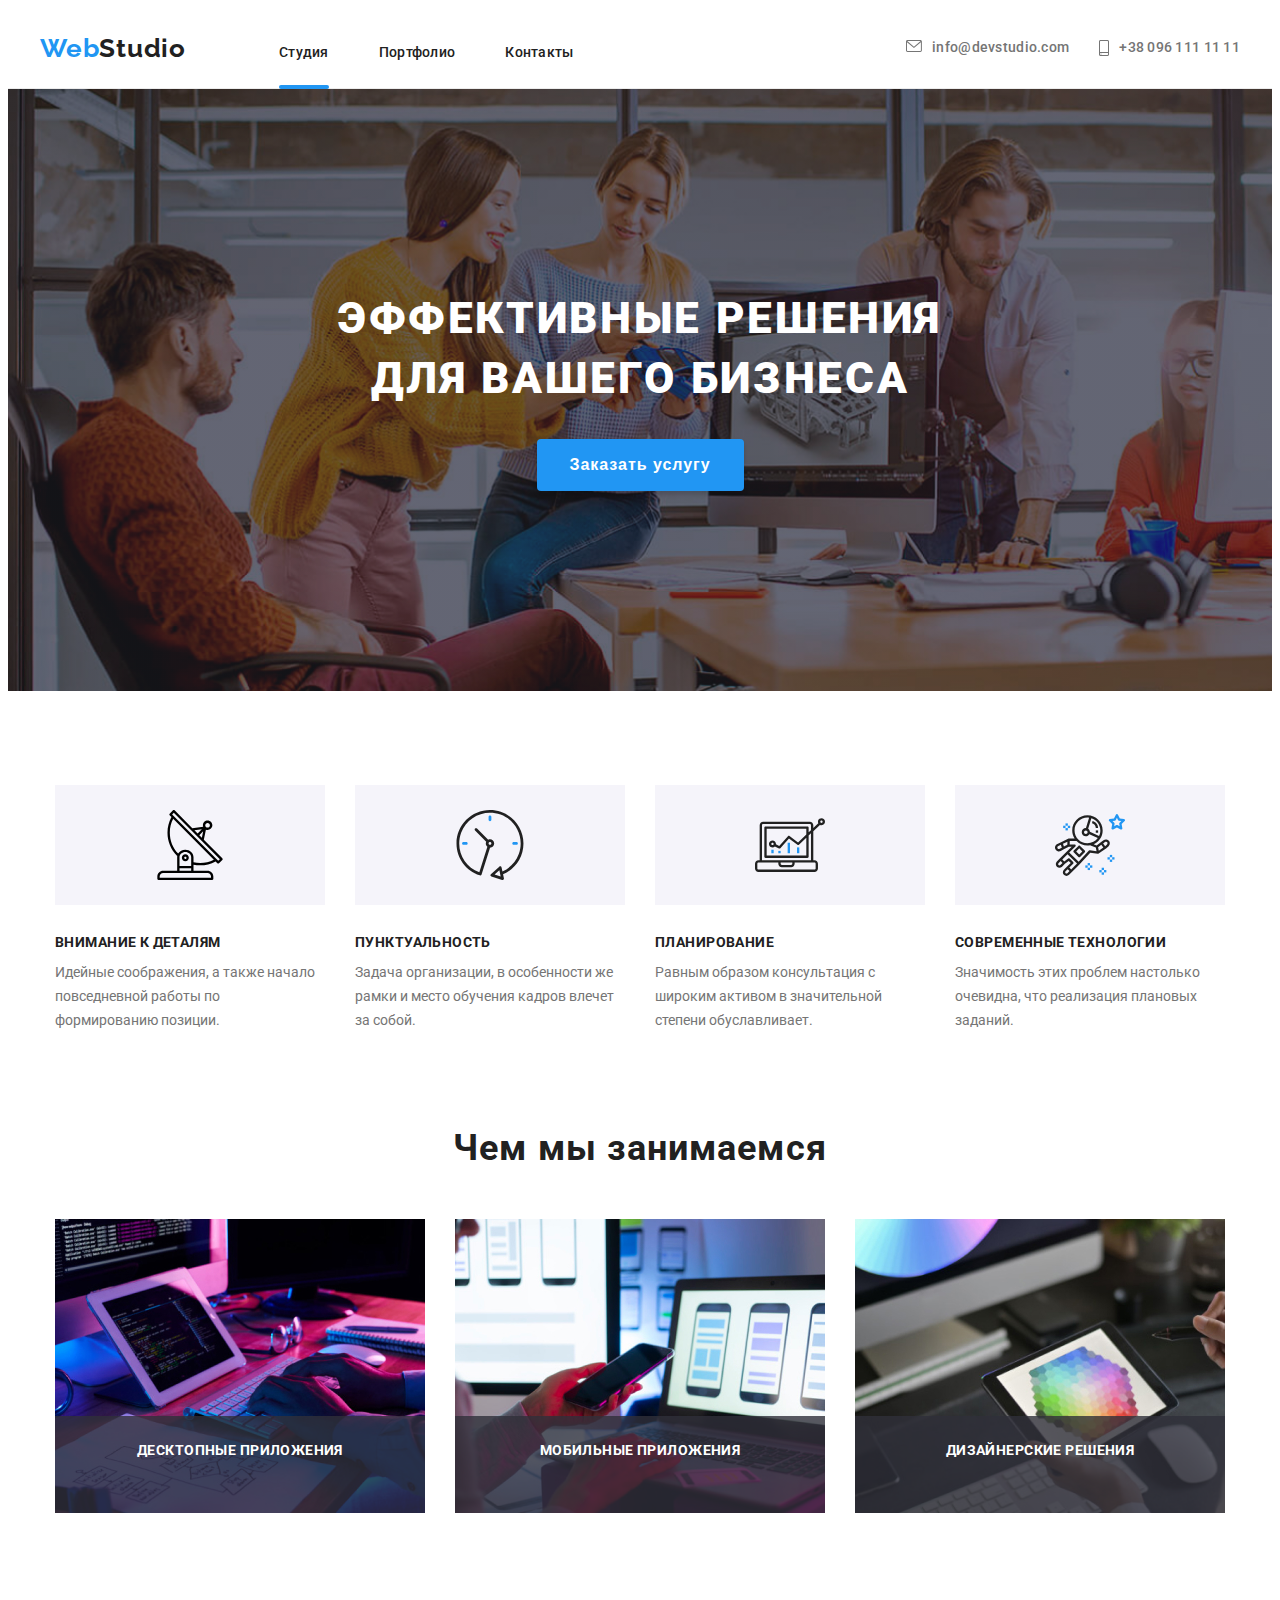
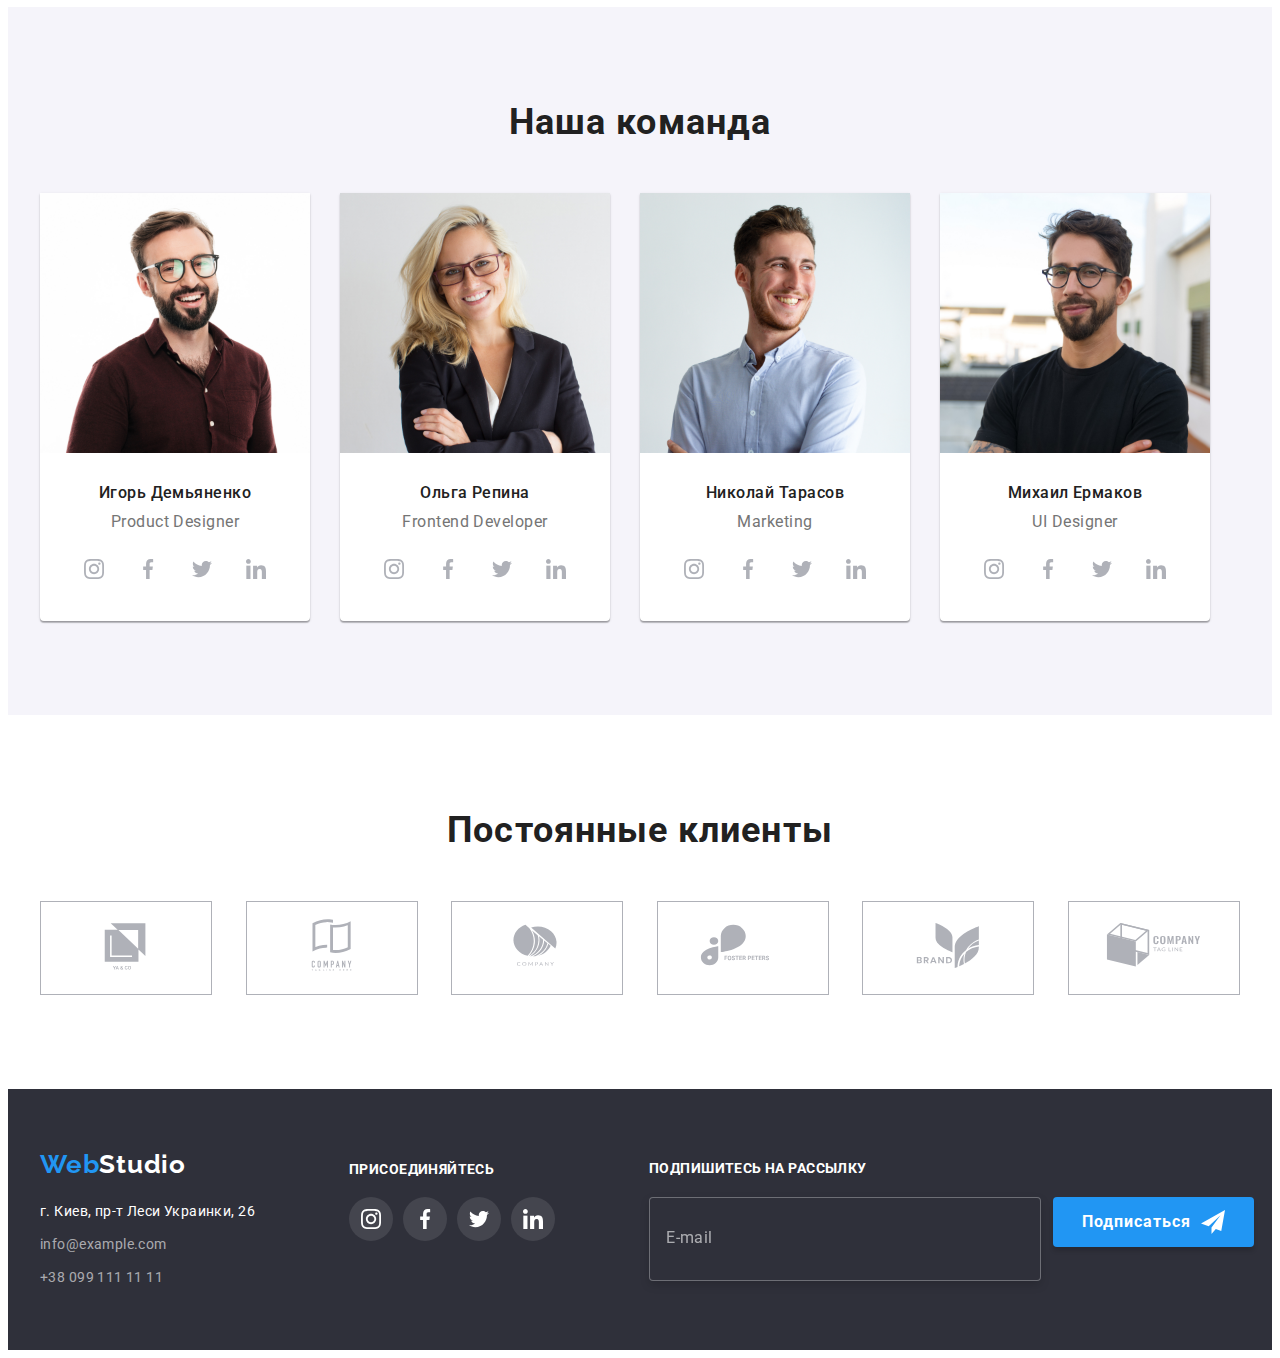
==== index.html @ 7b1d0640 "layout sass" ====
<!DOCTYPE html>
<html lang="ru">

<head>
    <meta charset="UTF-8">
    <meta http-equiv="X-UA-Compatible" content="IE=edge">
    <meta name="viewport" content="width=device-width, initial-scale=1.0">
    <link rel="preconnect" href="https://fonts.googleapis.com">
    <link rel="preconnect" href="https://fonts.gstatic.com" crossorigin>
    <link
        href="https://fonts.googleapis.com/css2?family=Raleway:wght@700&family=Roboto:wght@400;500;700;900&display=swap"
        rel="stylesheet">
    <link rel="stylesheet" href="https://cdnjs.cloudflare.com/ajax/libs/modern-normalize/1.1.0/modern-normalize.min.css"
        integrity="sha512-wpPYUAdjBVSE4KJnH1VR1HeZfpl1ub8YT/NKx4PuQ5NmX2tKuGu6U/JRp5y+Y8XG2tV+wKQpNHVUX03MfMFn9Q=="
        crossorigin="anonymous" referrerpolicy="no-referrer">
    <link rel="stylesheet" href="./css/main.min.css">
    <title>Главная</title>
</head>

<body>
    <!-- ========= HEADER ========= -->
    <header class="header">
        <div class="conteiner">
            <nav class="nav">
                <a class="logo link" href="index.html" lang="en">Web<span
                        class="logo-part-right-header">Studio</span></a>
                <ul class="nav-list list">
                    <li class="nav-item">
                        <a class="nav-item-link link visited" href="index.html">Студия</a>
                    </li>
                    <li class="nav-item">
                        <a class="nav-item-link link" href="portfolio.html">Портфолио</a>
                    </li>
                    <li class="nav-item">
                        <a class="nav-item-link link" href="">Контакты</a>
                    </li>
                </ul>
            </nav>
            <ul class="header-contacts list">
                <li class="header-contacts-item">
                    <a class="header-contacts-link link" href="mailto:info@devstudio.com">
                        <svg class="header-contacts-icon" width="16px" height="12px">
                            <use href="./images/icons.svg#icon-envelope"></use>
                        </svg>
                        info@devstudio.com
                    </a>
                </li>
                <li class="header-contacts-item">
                    <a class="header-contacts-link link" href="tel:+380961111111">
                        <svg class="header-contacts-icon" width="10px" height="16px">
                            <use href="./images/icons.svg#icon-smartphone"></use>
                        </svg>
                        +38 096 111 11 11
                    </a>
                </li>
            </ul>
        </div>
    </header>
    <!-- ======= END HEADER ======= -->

    <main>
        <!-- ======== HERO ======== -->
        <section class="hero">
            <div class="conteiner">
                <h1 class="hero-title">Эффективные решения для вашего бизнеса</h1>
                <button class="modal-btn" type="button" data-modal-open>Заказать услугу</button>
            </div>
        </section>
        <!-- ====== END HERO ====== -->

        <!-- ======== BENEFITS ======== -->
        <section class="benefits">
            <div class="conteiner">
                <h2 class="visually-hidden">Наши Преимущества</h2>
                <ul class="benefits-list list">
                    <li class="benefits-list-item">
                        <div class="benefits-list-conteiner">
                            <svg class="benefits-list-icon" width="70px" height="70px">
                                <use href="./images/icons.svg#icon-antenna"></use>
                            </svg>
                        </div>
                        <h3 class="benefits-list-title">Внимание к деталям</h3>
                        <p class="benefits-list-text">Идейные соображения, а также начало повседневной работы по
                            формированию позиции.</p>
                    </li>
                    <li class="benefits-list-item">
                        <div class="benefits-list-conteiner">
                            <svg class="benefits-list-icon" width="70px" height="70px">
                                <use href="./images/icons.svg#icon-clock"></use>
                            </svg>
                        </div>
                        <h3 class="benefits-list-title">Пунктуальность</h3>
                        <p class="benefits-list-text">
                            Задача организации, в особенности же рамки и место обучения кадров влечет за собой.
                        </p>
                    </li>
                    <li class="benefits-list-item">
                        <div class="benefits-list-conteiner">
                            <svg class="benefits-list-icon" width="70px" height="70px">
                                <use href="./images/icons.svg#icon-diagram"></use>
                            </svg>
                        </div>
                        <h3 class="benefits-list-title">Планирование</h3>
                        <p class="benefits-list-text">Равным образом консультация с широким активом в значительной
                            степени
                            обуславливает.</p>
                    </li>
                    <li class="benefits-list-item">
                        <div class="benefits-list-conteiner">
                            <svg class="benefits-list-icon" width="70px" height="70px">
                                <use href="./images/icons.svg#icon-astronaut"></use>
                            </svg>
                        </div>
                        <h3 class="benefits-list-title">Современные технологии</h3>
                        <p class="benefits-list-text">Значимость этих проблем настолько очевидна, что реализация
                            плановых
                            заданий.</p>
                    </li>
                </ul>
            </div>
        </section>
        <!-- ====== END BENEFITS ====== -->

        <!-- ======= DEVELOPMENT ======= -->
        <section class="development">
            <h2 class="development-title">Чем мы занимаемся</h2>
            <div class="conteiner">
                <ul class="development-list list">
                    <li class="development-list-item">
                        <img class="development-list-img" src="./images/box1.jpg" alt="Человек пишет код программы"
                            width="370" height="294">
                        <p class="development-list-text">Десктопные приложения</p>
                    </li>
                    <li class="development-list-item">
                        <img class="development-list-img" src="./images/box2.jpg"
                            alt="Человек занимается оформлением сайта" width="370" height="294">
                        <p class="development-list-text">Мобильные приложения</p>
                    </li>
                    <li class="development-list-item">
                        <img class="development-list-img" src="./images/box3.jpg" alt="Человек создает дизайн сайта"
                            width="370" height="294">
                        <p class="development-list-text">Дизайнерские решения</p>
                    </li>
                </ul>
            </div>

        </section>
        <!-- ===== END DEVELOPMENT ===== -->

        <!-- ========= TEAM ========= -->
        <section class="team">
            <div class="conteiner">
                <h2 class="team-title">Наша команда</h2>
                <ul class="team-list list">
                    <li class="team-list-item">
                        <img class="team-list-img" src="./images/team1.jpg" alt="Игорь Демьяненко - разработчик проекта"
                            width="270" height="260">
                        <div class="team-list-conteiner">
                            <h3 class="team-list-title">Игорь Демьяненко</h3>
                            <p class="team-list-text" lang="en">Product Designer</p>
                            <div class="social-link">
                                <ul class="social-link-list list">
                                    <li class="social-link-item">
                                        <a class="social-link-link link" href="">
                                            <svg class="social-link-icon" width="20px" height="20px">
                                                <use href="./images/icons.svg#icon-instagram"></use>
                                            </svg>
                                        </a>
                                    </li>
                                    <li class="social-link-item">
                                        <a class="social-link-link link" href="">
                                            <svg class="social-link-icon" width="20px" height="20px">
                                                <use href="./images/icons.svg#icon-facebook"></use>
                                            </svg>
                                        </a>
                                    </li>
                                    <li class="social-link-item">
                                        <a class="social-link-link link" href="">
                                            <svg class="social-link-icon" width="20px" height="20px">
                                                <use href="./images/icons.svg#icon-twitter"></use>
                                            </svg>
                                        </a>
                                    </li>
                                    <li class="social-link-item">
                                        <a class="social-link-link link" href="">
                                            <svg class="social-link-icon" width="20px" height="20px">
                                                <use href="./images/icons.svg#icon-linkedin"></use>
                                            </svg>
                                        </a>
                                    </li>
                                </ul>
                            </div>
                        </div>
                    </li>
                    <li class="team-list-item">
                        <img class="team-list-img" src="./images/team2.jpg" alt="Ольга Репина - фронтенд разработчик"
                            width="270" height="260">
                        <div class="team-list-conteiner">
                            <h3 class="team-list-title">Ольга Репина</h3>
                            <p class="team-list-text" lang="en">Frontend Developer</p>
                            <div class="social-link">
                                <ul class="social-link-list list">
                                    <li class="social-link-item">
                                        <a class="social-link-link link" href="">
                                            <svg class="social-link-icon" width="20px" height="20px">
                                                <use href="./images/icons.svg#icon-instagram"></use>
                                            </svg>
                                        </a>
                                    </li>
                                    <li class="social-link-item">
                                        <a class="social-link-link link" href="">
                                            <svg class="social-link-icon" width="20px" height="20px">
                                                <use href="./images/icons.svg#icon-facebook"></use>
                                            </svg>
                                        </a>
                                    </li>
                                    <li class="social-link-item">
                                        <a class="social-link-link link" href="">
                                            <svg class="social-link-icon" width="20px" height="20px">
                                                <use href="./images/icons.svg#icon-twitter"></use>
                                            </svg>
                                        </a>
                                    </li>
                                    <li class="social-link-item">
                                        <a class="social-link-link link" href="">
                                            <svg class="social-link-icon" width="20px" height="20px">
                                                <use href="./images/icons.svg#icon-linkedin"></use>
                                            </svg>
                                        </a>
                                    </li>
                                </ul>
                            </div>
                        </div>
                    </li>
                    <li class="team-list-item">
                        <img class="team-list-img" src="./images/team3.jpg" alt="Николай Тарасов - маркетинг"
                            width="270" height="260">
                        <div class="team-list-conteiner">
                            <h3 class="team-list-title">Николай Тарасов</h3>
                            <p class="team-list-text" lang="en">Marketing</p>
                            <div class="social-link">
                                <ul class="social-link-list list">
                                    <li class="social-link-item">
                                        <a class="social-link-link link" href="">
                                            <svg class="social-link-icon" width="20px" height="20px">
                                                <use href="./images/icons.svg#icon-instagram"></use>
                                            </svg>
                                        </a>
                                    </li>
                                    <li class="social-link-item">
                                        <a class="social-link-link link" href="">
                                            <svg class="social-link-icon" width="20px" height="20px">
                                                <use href="./images/icons.svg#icon-facebook"></use>
                                            </svg>
                                        </a>
                                    </li>
                                    <li class="social-link-item">
                                        <a class="social-link-link link" href="">
                                            <svg class="social-link-icon" width="20px" height="20px">
                                                <use href="./images/icons.svg#icon-twitter"></use>
                                            </svg>
                                        </a>
                                    </li>
                                    <li class="social-link-item">
                                        <a class="social-link-link link" href="">
                                            <svg class="social-link-icon" width="20px" height="20px">
                                                <use href="./images/icons.svg#icon-linkedin"></use>
                                            </svg>
                                        </a>
                                    </li>
                                </ul>
                            </div>
                        </div>
                    </li>
                    <li class="team-list-item">
                        <img class="team-list-img" src="./images/team4.jpg"
                            alt="Михаил Ермаков - разработчик интерфейса" width="270" height="260">
                        <div class="team-list-conteiner">
                            <h3 class="team-list-title">Михаил Ермаков</h3>
                            <p class="team-list-text" lang="en">UI Designer</p>
                            <div class="social-link">
                                <ul class="social-link-list list">
                                    <li class="social-link-item">
                                        <a class="social-link-link link" href="">
                                            <svg class="social-link-icon" width="20px" height="20px">
                                                <use href="./images/icons.svg#icon-instagram"></use>
                                            </svg>
                                        </a>
                                    </li>
                                    <li class="social-link-item">
                                        <a class="social-link-link link" href="">
                                            <svg class="social-link-icon" width="20px" height="20px">
                                                <use href="./images/icons.svg#icon-facebook"></use>
                                            </svg>
                                        </a>
                                    </li>
                                    <li class="social-link-item">
                                        <a class="social-link-link link" href="">
                                            <svg class="social-link-icon" width="20px" height="20px">
                                                <use href="./images/icons.svg#icon-twitter"></use>
                                            </svg>
                                        </a>
                                    </li>
                                    <li class="social-link-item">
                                        <a class="social-link-link link" href="">
                                            <svg class="social-link-icon" width="20px" height="20px">
                                                <use href="./images/icons.svg#icon-linkedin"></use>
                                            </svg>
                                        </a>
                                    </li>
                                </ul>
                            </div>
                        </div>
                    </li>
                </ul>
            </div>
        </section>
        <!-- ======= END TEAM ======= -->

        <!-- ======== CLIENTS ======== -->
        <section class="clients">
            <div class="conteiner">
                <h2 class="clients-title">Постоянные клиенты</h2>
                <ul class="clients-list list">
                    <li class="clients-list-item">
                        <div class="clients-list-conteiner">
                            <a class="clients-list-link link" href="">
                                <svg class="clients-link-icon" width="106px" height="60px">
                                    <use href="./images/icons.svg#icon-client-1"></use>
                                </svg>

                            </a>
                        </div>
                    </li>
                    <li class="clients-list-item">
                        <div class="clients-list-conteiner">
                            <a class="clients-list-link link" href="">
                                <svg class="clients-link-icon" width="106px" height="60px">
                                    <use href="./images/icons.svg#icon-client-2"></use>
                                </svg>

                            </a>
                        </div>
                    </li>
                    <li class="clients-list-item">
                        <div class="clients-list-conteiner">
                            <a class="clients-list-link link" href="">
                                <svg class="clients-link-icon" width="106px" height="60px">
                                    <use href="./images/icons.svg#icon-client-3"></use>
                                </svg>

                            </a>
                        </div>
                    </li>
                    <li class="clients-list-item">
                        <div class="clients-list-conteiner">
                            <a class="clients-list-link link" href="">
                                <svg class="clients-link-icon" width="106px" height="60px">
                                    <use href="./images/icons.svg#icon-client-4"></use>
                                </svg>

                            </a>
                        </div>
                    </li>
                    <li class="clients-list-item">
                        <div class="clients-list-conteiner">
                            <a class="clients-list-link link" href="">
                                <svg class="clients-link-icon" width="106px" height="60px">
                                    <use href="./images/icons.svg#icon-client-5"></use>
                                </svg>

                            </a>
                        </div>
                    </li>
                    <li class="clients-list-item">
                        <div class="clients-list-conteiner">
                            <a class="clients-list-link link" href="">
                                <svg class="clients-link-icon" width="106px" height="60px">
                                    <use href="./images/icons.svg#icon-client-6"></use>
                                </svg>

                            </a>
                        </div>
                    </li>
                </ul>
            </div>
        </section>
        <!-- ====== END CLIENTS ====== -->
    </main>

    <!-- ======== FOOTER ======== -->
    <footer class="footer">
        <div class="conteiner">
            <div class="footer-conteiner">
                <div class="footer-adress-conteiner">
                    <a class="logo link footer-logo-div" href="index.html" lang="en">Web<span
                            class="logo-part-right-footer">Studio</span></a>
                    <address class="address">
                        <a class="adress-link link" href="https://goo.gl/maps/y6NcmPz2KW6kS1Qi8" target="_blank"
                            rel="noopener noreferer">г. Киев,
                            пр-т
                            Леси Украинки, 26</a>
                        <ul class="adress-list list">
                            <li class="adress-list-item">
                                <a class="adress-list-link link" href="mailto:info@example.com">info@example.com</a>
                            </li>
                            <li class="adress-list-item">
                                <a class="adress-list-link link" href="tel:+380991111111">+38 099 111 11 11</a>
                            </li>
                        </ul>
                    </address>
                </div>
                <div class="footer-social-conteiner">
                    <p class="footer-social-text">присоединяйтесь</p>
                    <div class="social-link">
                        <ul class="footer-social-list list">
                            <li class="footer-social-item">
                                <a class="footer-social-link link" href="">
                                    <svg class="footer-social-link-icon" width="20px" height="20px">
                                        <use href="./images/icons.svg#icon-instagram"></use>
                                    </svg>
                                </a>
                            </li>
                            <li class="footer-social-item">
                                <a class="footer-social-link link" href="">
                                    <svg class="footer-social-link-icon" width="20px" height="20px">
                                        <use href="./images/icons.svg#icon-facebook"></use>
                                    </svg>
                                </a>
                            </li>
                            <li class="footer-social-item">
                                <a class="footer-social-link link" href="">
                                    <svg class="footer-social-link-icon" width="20px" height="20px">
                                        <use href="./images/icons.svg#icon-twitter"></use>
                                    </svg>
                                </a>
                            </li>
                            <li class="footer-social-item">
                                <a class="footer-social-link link" href="">
                                    <svg class="footer-social-link-icon" width="20px" height="20px">
                                        <use href="./images/icons.svg#icon-linkedin"></use>
                                    </svg>
                                </a>
                            </li>
                        </ul>
                    </div>
                </div>
                <div class="footer-input-conteiner">
                    <p class="footer-form-message">Подпишитесь на рассылку</p>
                    <form class="footer-form">
                        <input type="email" name="footer-user-email" class="footer-form-input" placeholder="E-mail"
                            required>
                        <button type="submit" class="footer-form-button">Подписаться
                            <svg class="footer-form-icon" width="24px" height="24px">
                                <use href="./images/icons.svg#icon-icon-send"></use>
                            </svg>
                        </button>
                    </form>
                </div>
            </div>
        </div>
    </footer>
    <!-- ====== END FOOTER ====== -->

    <!-- ======== MODAL ======== -->
    <div class="backdrop is-hidden" data-modal>
        <div class="modal">
            <button type="button" class="modal-close-btn" data-modal-close>
                <svg class="modal-btn-icon" width="18px" height="18px">
                    <use href="./images/icons.svg#icon-close-black-18dp-2-1"></use>
                </svg>
            </button>
            <b class="modal-text">Оставьте свои данные, мы вам перезвоним</b>
            <form class="modal-form">
                <label class="modal-form-label">Имя
                    <span class="modal-form-label-wrapper">
                        <input type="text" name="user-name" class="modal-form-input" required minlength="2">
                        <svg class="modal-form-icon" width="18px" height="18px">
                            <use href="./images/icons.svg#icon-person-black-18dp-1"></use>
                        </svg>
                    </span>
                </label>
                <label class="modal-form-label">Телефон
                    <span class="modal-form-label-wrapper">
                        <input type="tel" name="user-phone" class="modal-form-input" title="096-111-11-11" required>
                        <svg class="modal-form-icon" width="18px" height="18px">
                            <use href="./images/icons.svg#icon-phone-black-18dp-1"></use>
                        </svg>
                    </span>
                </label>
                <label class="modal-form-label">Почта
                    <span class="modal-form-label-wrapper">
                        <input type="email" name="user-email" class="modal-form-input">
                        <svg class="modal-form-icon" width="18px" height="18px">
                            <use href="./images/icons.svg#icon-email-black-18dp-1"></use>
                        </svg>
                    </span>
                </label>
                <label class="modal-form-label">Комментарий
                    <textarea name="user-message" class="modal-form-message" placeholder="Введите текст"></textarea>
                </label>
                <input type="checkbox" id="user-license" class="modal-form-license-box visually-hidden"
                    name="licensebox">
                <label class="modal-form-license-text" for="user-license">Соглашаюсь с рассылкой и принимаю&nbsp; <a
                        href="" class="modal-form-license-link">Условия
                        договора</a> </label>
                <button type="submit" class="modal-form-button">Отправить</button>
            </form>
        </div>
    </div>
    <!-- ====== END MODAL ====== -->

    <script src="./js/modal.js"></script>
</body>

</html>
---- css/main.min.css ----
:root{--main-font: "Roboto", sans-serif;--secondary-font: "Raleway", sans-serif;--accent-color: rgba(33, 150, 243, 1);--primary-color: rgba(33, 33, 33, 1);--secondary-color: rgba(117, 117, 117, 1);--third-color: rgba(255, 255, 255, 1)}.visually-hidden{position:absolute !important;clip:rect(1px 1px 1px 1px);clip:rect(1px, 1px, 1px, 1px);padding:0 !important;border:0 !important;height:1px !important;width:1px !important;overflow:hidden}.is-hidden{opacity:0;visibility:hidden;pointer-events:none}body{color:var(--primary-color);font-family:var(--main-font)}h1,h2,h3,h4,h5,h6,p{margin:0}ul,ol{padding:0;margin:0}img{display:block}.link{text-decoration:none}.list{list-style:none}.address{font-style:normal}.conteiner{margin:0 auto;width:1200px}.header .conteiner{display:flex;align-items:center;padding:0 15px;border-top:none;min-height:80px}.hero .conteiner{padding-top:200px;padding-bottom:200px}.team .conteiner{padding:94px 15px}.clients .conteiner{padding:94px 15px}.footer .conteiner{padding:60px 15px}.logo{font-family:var(--secondary-font);font-weight:700;font-size:26px;line-height:1.19;letter-spacing:.03em;color:var(--accent-color);margin-right:93px;transition:text-decoration 1000ms cubic-bezier(0.4, 0, 0.2, 1)}.logo-part-right-header{color:var(--primary-color)}.logo:hover,.logo:focus{text-decoration:underline}.logo-part-right-footer{color:var(--third-color)}.footer-logo-div{display:block;margin-bottom:20px}.modal-btn{margin:0 auto;font-weight:700;font-size:16px;line-height:1.88;display:block;letter-spacing:.06em;color:var(--third-color);background-color:var(--accent-color);box-shadow:0px 4px 4px rgba(0,0,0,.15);cursor:pointer;border-radius:4px;border:1px solid rgba(0,0,0,0);min-width:200px;padding:10px 32px;transition:background-color 250ms cubic-bezier(0.4, 0, 0.2, 1)}.modal-btn:hover,.modal-btn:focus{background-color:#188ce8}.social-link-list{display:flex;justify-content:space-between;align-items:center;padding-left:32px;padding-right:32px}.social-link-link{display:flex;justify-content:center;align-items:center;width:44px;height:44px;border-radius:50%;transition:background-color 250ms cubic-bezier(0.4, 0, 0.2, 1)}.social-link-icon{fill:#afb1b8;transition:fill 250ms cubic-bezier(0.4, 0, 0.2, 1)}.social-link-link:hover,.social-link-link:focus{background-color:var(--accent-color)}.social-link-link:hover .social-link-icon,.social-link-link:focus .social-link-icon{fill:var(--third-color)}.footer-social-list{display:flex}.footer-social-link{width:44px;height:44px;border-radius:50%;background-color:rgba(255,255,255,.1);display:flex;align-items:center;justify-content:center;transition:background-color 250ms cubic-bezier(0.4, 0, 0.2, 1)}.footer-social-item:not(:last-child){margin-right:10px}.footer-social-link-icon{fill:var(--third-color)}.footer-social-link:hover,.footer-social-link:focus{background-color:var(--accent-color)}.footer-input-conteiner{padding-top:12px}.footer-form-message{font-family:var(--main-font);font-weight:700;font-size:14px;line-height:1.14;letter-spacing:.03em;text-transform:uppercase;color:var(--third-color);margin-bottom:20px}.footer-form{display:flex}.footer-form-input{width:358px;height:50px;border:1px solid rgba(255,255,255,.3);filter:drop-shadow(0px 4px 4px rgba(0, 0, 0, 0.15));border-radius:4px;background-color:#2f303a;outline:none;padding:16px;margin-right:12px;color:var(--third-color)}.footer-form-input::placeholder{color:rgba(255,255,255,.6);font-family:var(--main-font);font-size:16px;line-height:1.25;letter-spacing:.03em}.footer-form-button{min-width:200px;height:50px;padding:10px 28px;background-color:var(--accent-color);box-shadow:0px 4px 4px rgba(0,0,0,.15);border-radius:4px;font-family:var(--main-font);font-weight:700;font-size:16px;line-height:1.88;text-align:left;letter-spacing:.06em;color:var(--third-color);border:1px solid rgba(0,0,0,0);cursor:pointer;display:flex;align-items:center;justify-content:center}.footer-form-icon{margin-left:10px}.backdrop{position:fixed;top:0;left:0;width:100vw;height:100vh;background-color:rgba(0,0,0,.2);transition:opacity 250ms cubic-bezier(0.4, 0, 0.2, 1),visibility 250ms cubic-bezier(0.4, 0, 0.2, 1),pointer-events 250ms cubic-bezier(0.4, 0, 0.2, 1)}.modal{position:absolute;top:50%;left:50%;transform:translate(-50%, -50%);width:528px;height:580px;background-color:#fff;padding:40px}.modal-close-btn{position:absolute;top:8px;right:8px;display:flex;width:30px;height:30px;background:#fff;border:1px solid rgba(0,0,0,.1);border-radius:50%;cursor:pointer;align-items:center;transition:fill 250ms linear}.modal-close-btn:focus,.modal-close-btn:hover{fill:var(--accent-color)}.modal-text{display:block;text-align:center;margin-bottom:12px;font-family:var(--main-font);font-style:normal;font-weight:700;font-size:20px;line-height:1.15;letter-spacing:.03em}.modal-form{display:flex;flex-direction:column}.modal-form-input{width:100%;height:40px;border:1px solid rgba(33,33,33,.2);border-radius:4px;padding-left:42px;transition:border-color 250ms linear}.modal-form-input:focus{outline:none;border-color:var(--accent-color)}.modal-form-label{margin-bottom:10px;font-family:var(--main-font);font-size:12px;line-height:1.17;letter-spacing:.01em;color:#757575}.modal-form-label-wrapper{position:relative;margin-top:4px;display:block}.modal-form-icon{position:absolute;top:50%;left:12px;transform:translateY(-50%);transition:fill 250ms linear}.modal-form-input:focus+.modal-form-icon{fill:var(--accent-color)}.modal-form-message{width:100%;resize:none;margin-top:4px;height:120px;border:1px solid rgba(33,33,33,.2);border-radius:4px;padding:12px 16px;font-family:var(--main-font);font-size:14px;line-height:1.14;letter-spacing:.01em;transition:border-color 250ms linear}.modal-form-message::placeholder{color:rgba(117,117,117,.5)}.modal-form-message:focus{border-color:var(--accent-color);outline:none}.modal-form-license-text{display:flex;font-family:var(--main-font);font-size:14px;line-height:1.71;letter-spacing:.03em;color:#757575;align-items:center;margin-bottom:30px}.modal-form-license-text::before{display:block;content:"";width:16px;height:15px;border:1px solid #212121;border-radius:1px;margin-right:7px;cursor:pointer}.modal-form-license-box:checked+.modal-form-license-text::before{background-image:url("../images/icon-check.svg");background-position:center;border-color:var(--accent-color);background-color:var(--accent-color);border-radius:1px}.modal-form-license-link{text-decoration-line:underline;color:#2196f3}.modal-form-button{align-self:center;min-width:200px;background-color:var(--accent-color);box-shadow:0px 4px 4px rgba(0,0,0,.15);border-radius:4px;border-color:var(--accent-color);font-family:var(--main-font);font-weight:700;font-size:16px;line-height:1.88;text-align:center;letter-spacing:.06em;color:var(--third-color);padding:10px 55px;cursor:pointer;border:1px solid rgba(0,0,0,0);transition:background-color 250ms linear}.modal-form-button:focus,.modal-form-button:hover{background-color:#188ce8}.header{border-bottom:1px solid #ececec}.header-contacts{display:flex;margin-left:auto}.nav{display:flex;align-items:baseline}.nav-list{display:flex}.nav-item:not(:last-child){margin-right:50px}.nav-item{position:relative}.nav-item-link{font-weight:500;font-size:14px;line-height:1.14;letter-spacing:.02em;color:var(--primary-color);transition:color 250ms cubic-bezier(0.4, 0, 0.2, 1)}.nav-item-link:hover,.nav-item-link:focus{color:var(--accent-color)}.visited:visited{color:var(--accent-color)}.visited::after{display:inline-block;content:"";position:absolute;left:0;bottom:-28px;width:100%;height:4px;background:var(--accent-color);border-radius:2px}.header-contacts-link:hover .header-contacts-icon,.header-contacts-link:focus .header-contacts-icon{fill:var(--accent-color)}.header-contacts-item:not(:last-child){margin-right:30px}.header-contacts-icon{margin-right:10px;fill:var(--secondary-color);transition:fill 250ms cubic-bezier(0.4, 0, 0.2, 1)}.link-icon{margin-right:10px}.header-contacts-link{font-weight:500;font-size:14px;line-height:1.14;letter-spacing:.02em;color:var(--secondary-color);display:flex;transition:color 250ms cubic-bezier(0.4, 0, 0.2, 1)}.header-contacts-link:hover,.header-contacts-link:focus{color:var(--accent-color)}.hero{background-color:#c4c4c4;background-image:linear-gradient(rgba(47, 48, 58, 0.4), rgba(47, 48, 58, 0.4)),url("../images/bghero.jpg");max-width:1600px;background-repeat:no-repeat;background-size:cover}.hero-title{margin:auto;max-width:696px;font-weight:900;font-size:44px;line-height:1.36;text-align:center;letter-spacing:.06em;text-transform:uppercase;color:var(--third-color);margin-bottom:30px}.benefits-list{display:flex;padding:94px 15px}.benefits-list-item{width:270px}.benefits-list-item:not(:last-child){margin-right:30px}.benefits-list-title:not(:last-child){margin-bottom:10px}.benefits-list-title{font-weight:700;font-size:14px;line-height:1.14;letter-spacing:.03em;text-transform:uppercase}.benefits-list-text{font-size:14px;line-height:1.71;color:var(--secondary-color)}.benefits-list-conteiner{width:270px;height:120px;background-color:#f5f4fa;margin-bottom:30px;display:flex;justify-content:center;align-items:center}.development-title{font-weight:700;font-size:36px;line-height:1.17;text-align:center;letter-spacing:.03em;padding-bottom:50px}.development-list{display:flex;padding-left:15px;padding-right:15px;padding-bottom:94px}.development-list-item:not(:last-child){margin-right:30px}.development-list-item{position:relative}.development-list-text{position:absolute;font-weight:700;font-size:14px;line-height:1.14;text-align:center;letter-spacing:.03em;text-transform:uppercase;color:var(--third-color);width:100%;height:70px;background-color:rgba(47,48,58,.8);bottom:0;padding-top:27px}.team{background-color:#f5f4fa}.team-title{font-weight:700;font-size:36px;line-height:1.17;text-align:center;letter-spacing:.03em;padding-bottom:50px}.team-list{display:flex}.team-list-item{background-color:var(--third-color);box-shadow:0px 1px 3px rgba(0,0,0,.12),0px 1px 1px rgba(0,0,0,.14),0px 2px 1px rgba(0,0,0,.2);border-radius:0px 0px 4px 4px}.team-list-item:not(:last-child){margin-right:30px}.team-list-conteiner{padding-top:30px;padding-bottom:30px}.team-list-title{font-weight:500;font-size:16px;line-height:1.19;text-align:center;letter-spacing:.03em;margin-bottom:10px}.team-list-text{font-size:16px;line-height:1.19;text-align:center;letter-spacing:.03em;color:var(--secondary-color);margin-bottom:16px}.clients-title{text-align:center;font-family:var(--main-font);font-weight:700;font-size:36px;line-height:42px;text-align:center;letter-spacing:.03em;margin-bottom:50px}.clients-list{display:flex;justify-content:space-between}.clients-list-conteiner{width:170px;height:92px;border:1px solid #afb1b8;display:flex;justify-content:center;align-items:center}.clients-link-icon{fill:#afb1b8;transition:fill 250ms cubic-bezier(0.4, 0, 0.2, 1)}.clients-list-link:hover .clients-link-icon,.clients-list-link:focus .clients-link-icon{fill:var(--accent-color)}.footer{background-color:#2f303a}.footer-conteiner{display:flex}.footer-adress-conteiner{margin-right:70px}.footer-social-conteiner{padding-top:12px;margin-right:94px}.footer-social-text{font-family:var(--main-font);font-weight:700;font-size:14px;line-height:16px;letter-spacing:.03em;text-transform:uppercase;color:var(--third-color);margin-bottom:20px}.adress-link{font-size:14px;line-height:1.71;letter-spacing:.03em;color:var(--third-color);margin-bottom:9px;transition:color 250ms cubic-bezier(0.4, 0, 0.2, 1)}.adress-link:hover,.adress-link:focus{color:var(--accent-color)}.adress-list-link{font-size:14px;line-height:1.71;letter-spacing:.03em;color:rgba(255,255,255,.6);transition:color 250ms cubic-bezier(0.4, 0, 0.2, 1)}.adress-list-link:hover,.adress-list-link:focus{color:var(--accent-color)}.adress-list-item{margin-top:9px}/*# sourceMappingURL=main.min.css.map */
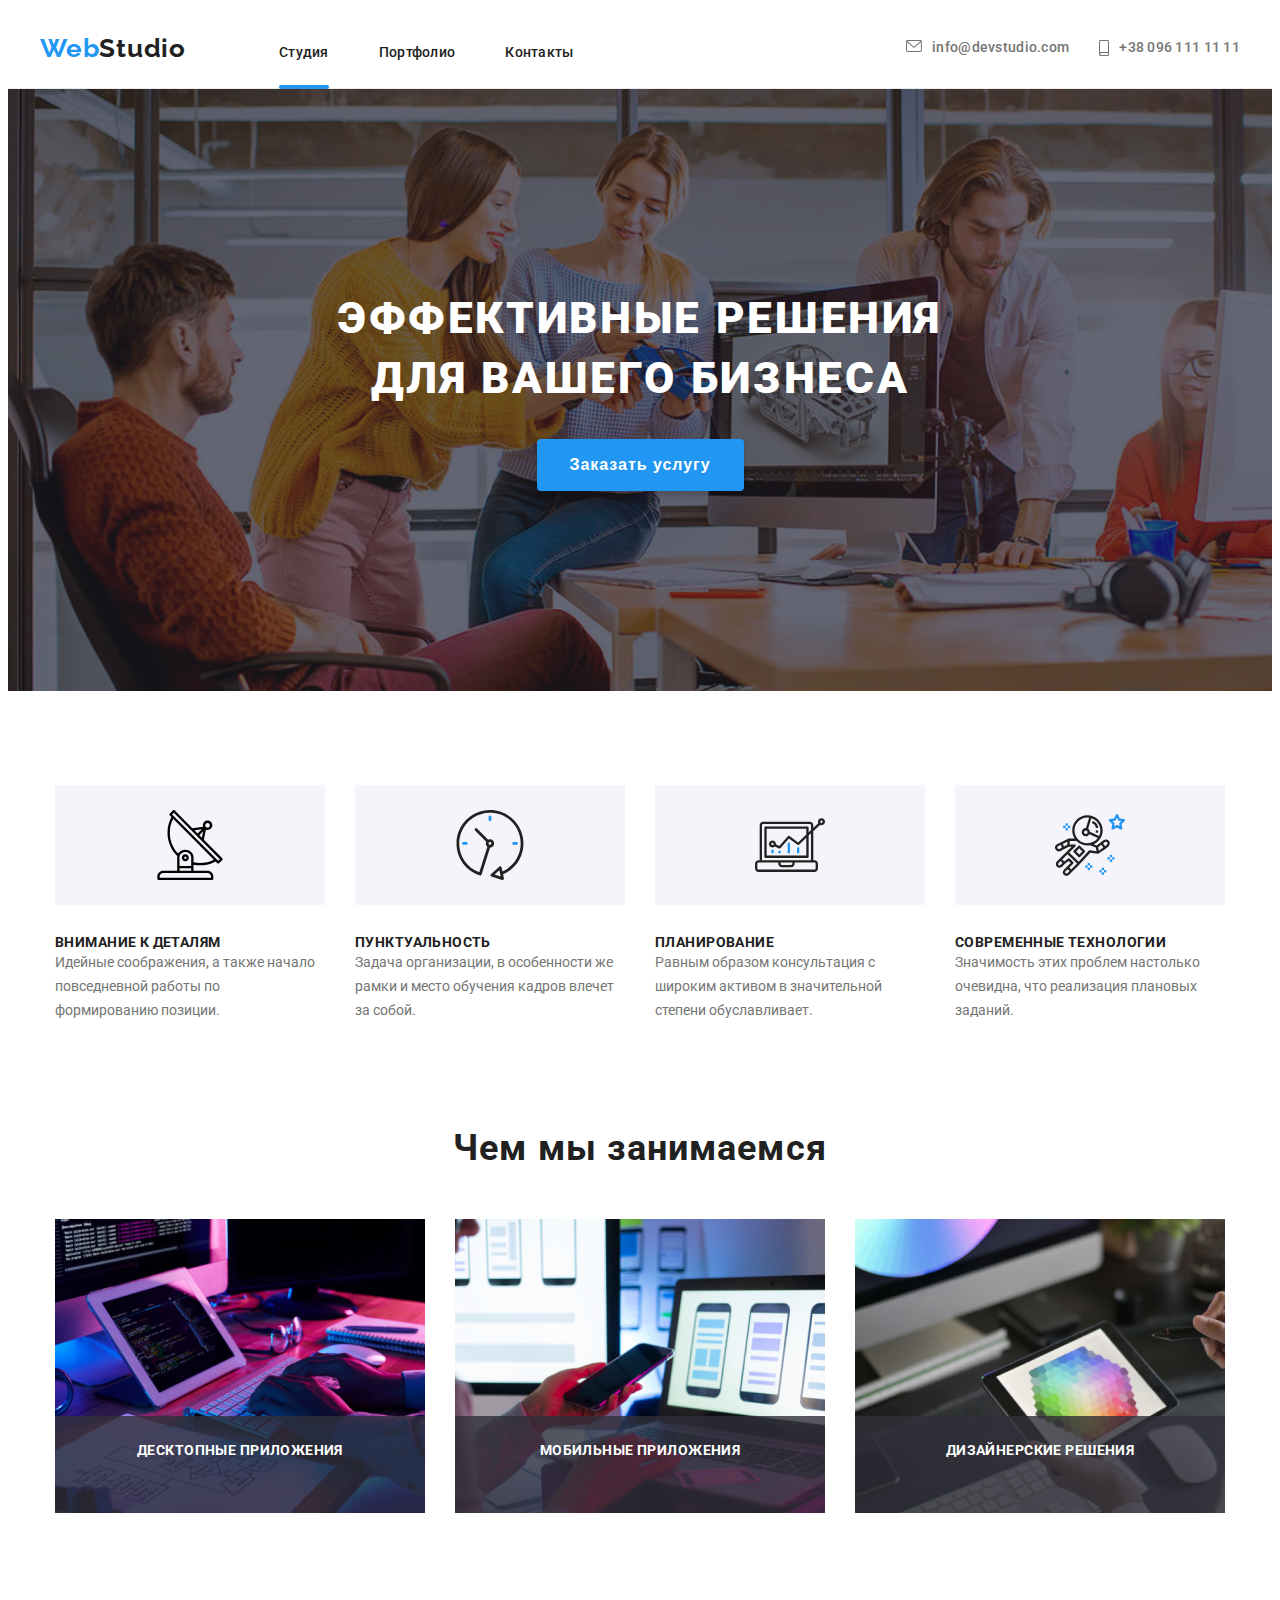
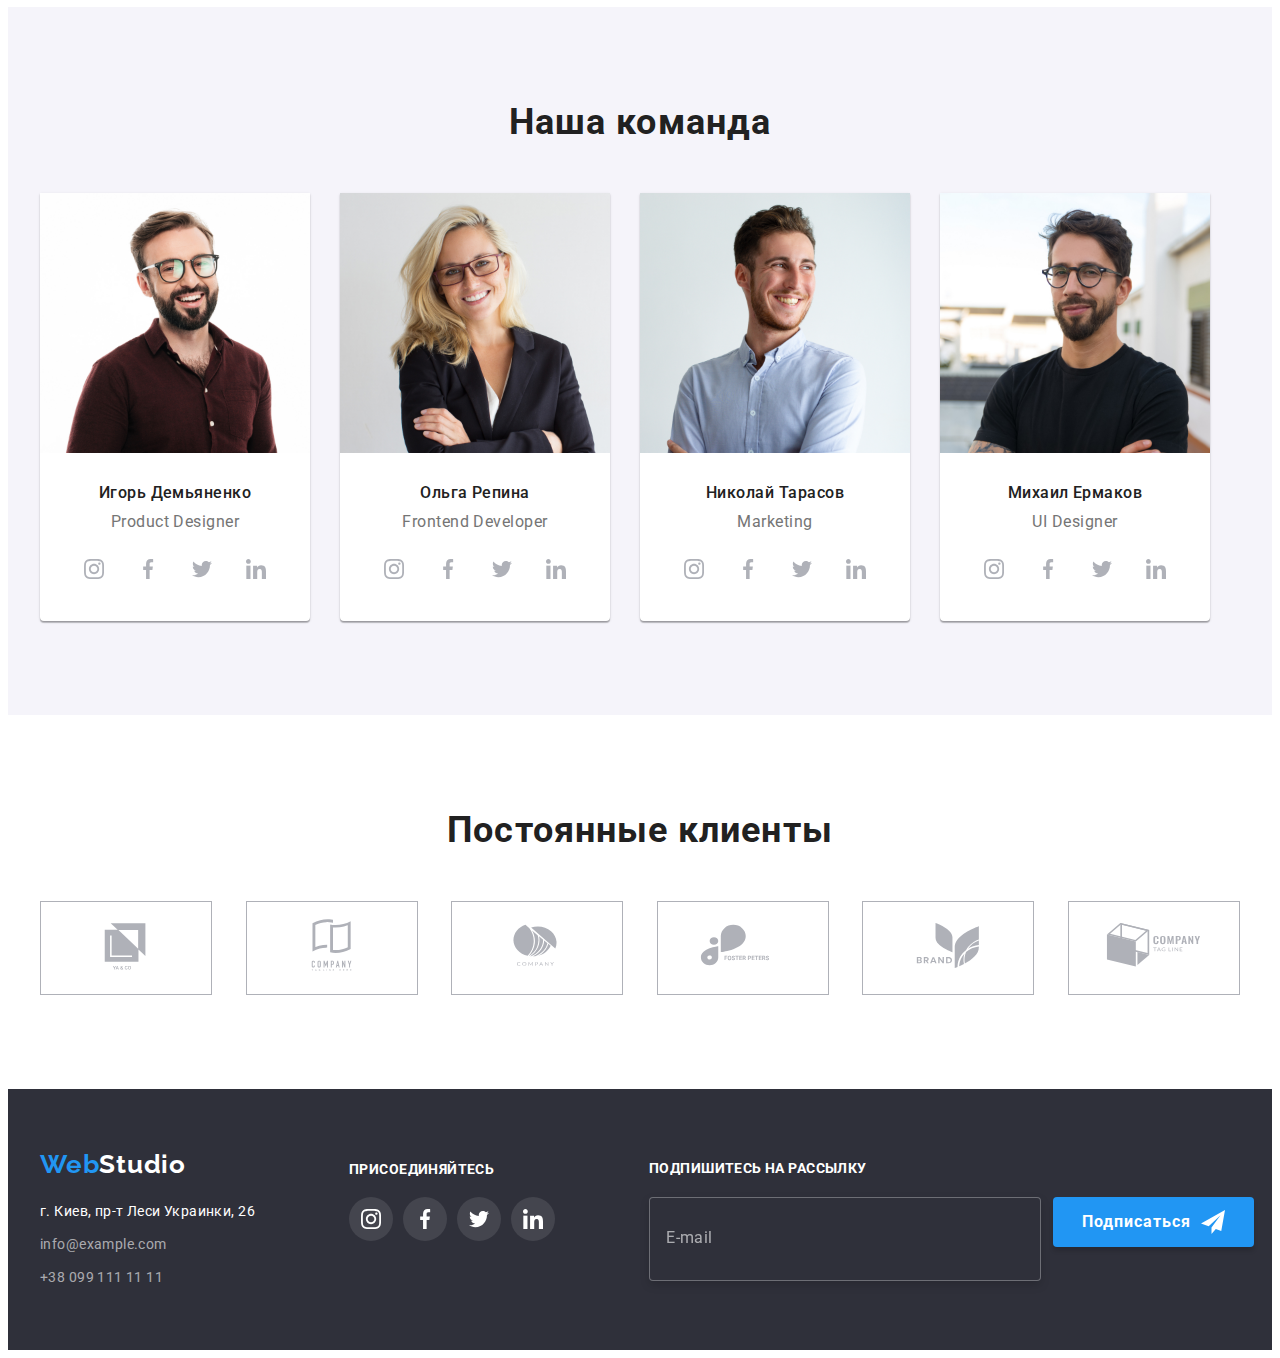
==== commit b0d695d9: "index BAM - OK" ====
--- a/index.html
+++ b/index.html
@@ -21,33 +21,32 @@
     <!-- ========= HEADER ========= -->
     <header class="header">
         <div class="conteiner">
-            <nav class="nav">
-                <a class="logo link" href="index.html" lang="en">Web<span
-                        class="logo-part-right-header">Studio</span></a>
-                <ul class="nav-list list">
-                    <li class="nav-item">
-                        <a class="nav-item-link link visited" href="index.html">Студия</a>
-                    </li>
-                    <li class="nav-item">
-                        <a class="nav-item-link link" href="portfolio.html">Портфолио</a>
-                    </li>
-                    <li class="nav-item">
-                        <a class="nav-item-link link" href="">Контакты</a>
+            <nav class="navigation">
+                <a class="logo link" href="index.html" lang="en">Web<span class="logo__light-theme">Studio</span></a>
+                <ul class="navigation__list list">
+                    <li class="navigation__item">
+                        <a class="navigation__link navigation__link--active link" href="index.html">Студия</a>
+                    </li>
+                    <li class="navigation__item">
+                        <a class="navigation__link link" href="portfolio.html">Портфолио</a>
+                    </li>
+                    <li class="navigation__item">
+                        <a class="navigation__link link" href="">Контакты</a>
                     </li>
                 </ul>
             </nav>
-            <ul class="header-contacts list">
-                <li class="header-contacts-item">
-                    <a class="header-contacts-link link" href="mailto:info@devstudio.com">
-                        <svg class="header-contacts-icon" width="16px" height="12px">
+            <ul class="contacts-list list">
+                <li class="contacts-list__item">
+                    <a class="contacts-list__link link" href="mailto:info@devstudio.com">
+                        <svg class="contacts-list__icon" width="16px" height="12px">
                             <use href="./images/icons.svg#icon-envelope"></use>
                         </svg>
                         info@devstudio.com
                     </a>
                 </li>
-                <li class="header-contacts-item">
-                    <a class="header-contacts-link link" href="tel:+380961111111">
-                        <svg class="header-contacts-icon" width="10px" height="16px">
+                <li class="contacts-list__item">
+                    <a class="contacts-list__link link" href="tel:+380961111111">
+                        <svg class="contacts-list__icon" width="10px" height="16px">
                             <use href="./images/icons.svg#icon-smartphone"></use>
                         </svg>
                         +38 096 111 11 11
@@ -62,7 +61,7 @@
         <!-- ======== HERO ======== -->
         <section class="hero">
             <div class="conteiner">
-                <h1 class="hero-title">Эффективные решения для вашего бизнеса</h1>
+                <h1 class="hero__title">Эффективные решения для вашего бизнеса</h1>
                 <button class="modal-btn" type="button" data-modal-open>Заказать услугу</button>
             </div>
         </section>
@@ -71,48 +70,48 @@
         <!-- ======== BENEFITS ======== -->
         <section class="benefits">
             <div class="conteiner">
-                <h2 class="visually-hidden">Наши Преимущества</h2>
+                <h2 class="benefits__title visually-hidden">Наши Преимущества</h2>
                 <ul class="benefits-list list">
-                    <li class="benefits-list-item">
-                        <div class="benefits-list-conteiner">
-                            <svg class="benefits-list-icon" width="70px" height="70px">
+                    <li class="benefits-list__item">
+                        <div class="benefits-list__conteiner">
+                            <svg width="70px" height="70px">
                                 <use href="./images/icons.svg#icon-antenna"></use>
                             </svg>
                         </div>
-                        <h3 class="benefits-list-title">Внимание к деталям</h3>
-                        <p class="benefits-list-text">Идейные соображения, а также начало повседневной работы по
+                        <h3 class="benefits-list__title">Внимание к деталям</h3>
+                        <p class="benefits-list__text">Идейные соображения, а также начало повседневной работы по
                             формированию позиции.</p>
                     </li>
-                    <li class="benefits-list-item">
-                        <div class="benefits-list-conteiner">
-                            <svg class="benefits-list-icon" width="70px" height="70px">
+                    <li class="benefits-list__item">
+                        <div class="benefits-list__conteiner">
+                            <svg width="70px" height="70px">
                                 <use href="./images/icons.svg#icon-clock"></use>
                             </svg>
                         </div>
-                        <h3 class="benefits-list-title">Пунктуальность</h3>
-                        <p class="benefits-list-text">
+                        <h3 class="benefits-list__title">Пунктуальность</h3>
+                        <p class="benefits-list__text">
                             Задача организации, в особенности же рамки и место обучения кадров влечет за собой.
                         </p>
                     </li>
-                    <li class="benefits-list-item">
-                        <div class="benefits-list-conteiner">
-                            <svg class="benefits-list-icon" width="70px" height="70px">
+                    <li class="benefits-list__item">
+                        <div class="benefits-list__conteiner">
+                            <svg width="70px" height="70px">
                                 <use href="./images/icons.svg#icon-diagram"></use>
                             </svg>
                         </div>
-                        <h3 class="benefits-list-title">Планирование</h3>
-                        <p class="benefits-list-text">Равным образом консультация с широким активом в значительной
+                        <h3 class="benefits-list__title">Планирование</h3>
+                        <p class="benefits-list__text">Равным образом консультация с широким активом в значительной
                             степени
                             обуславливает.</p>
                     </li>
-                    <li class="benefits-list-item">
-                        <div class="benefits-list-conteiner">
-                            <svg class="benefits-list-icon" width="70px" height="70px">
+                    <li class="benefits-list__item">
+                        <div class="benefits-list__conteiner">
+                            <svg width="70px" height="70px">
                                 <use href="./images/icons.svg#icon-astronaut"></use>
                             </svg>
                         </div>
-                        <h3 class="benefits-list-title">Современные технологии</h3>
-                        <p class="benefits-list-text">Значимость этих проблем настолько очевидна, что реализация
+                        <h3 class="benefits-list__title">Современные технологии</h3>
+                        <p class="benefits-list__text">Значимость этих проблем настолько очевидна, что реализация
                             плановых
                             заданий.</p>
                     </li>
@@ -123,193 +122,181 @@
 
         <!-- ======= DEVELOPMENT ======= -->
         <section class="development">
-            <h2 class="development-title">Чем мы занимаемся</h2>
+            <h2 class="development__title">Чем мы занимаемся</h2>
             <div class="conteiner">
-                <ul class="development-list list">
-                    <li class="development-list-item">
-                        <img class="development-list-img" src="./images/box1.jpg" alt="Человек пишет код программы"
-                            width="370" height="294">
-                        <p class="development-list-text">Десктопные приложения</p>
-                    </li>
-                    <li class="development-list-item">
-                        <img class="development-list-img" src="./images/box2.jpg"
-                            alt="Человек занимается оформлением сайта" width="370" height="294">
-                        <p class="development-list-text">Мобильные приложения</p>
-                    </li>
-                    <li class="development-list-item">
-                        <img class="development-list-img" src="./images/box3.jpg" alt="Человек создает дизайн сайта"
-                            width="370" height="294">
-                        <p class="development-list-text">Дизайнерские решения</p>
-                    </li>
-                </ul>
-            </div>
-
+                <ul class="development__list list">
+                    <li class="development__item">
+                        <img src="./images/box1.jpg" alt="Человек пишет код программы" width="370" height="294">
+                        <p class="development__text">Десктопные приложения</p>
+                    </li>
+                    <li class="development__item">
+                        <img src="./images/box2.jpg" alt="Человек занимается оформлением сайта" width="370"
+                            height="294">
+                        <p class="development__text">Мобильные приложения</p>
+                    </li>
+                    <li class="development__item">
+                        <img src="./images/box3.jpg" alt="Человек создает дизайн сайта" width="370" height="294">
+                        <p class="development__text">Дизайнерские решения</p>
+                    </li>
+                </ul>
+            </div>
         </section>
         <!-- ===== END DEVELOPMENT ===== -->
 
         <!-- ========= TEAM ========= -->
         <section class="team">
             <div class="conteiner">
-                <h2 class="team-title">Наша команда</h2>
-                <ul class="team-list list">
-                    <li class="team-list-item">
-                        <img class="team-list-img" src="./images/team1.jpg" alt="Игорь Демьяненко - разработчик проекта"
-                            width="270" height="260">
-                        <div class="team-list-conteiner">
-                            <h3 class="team-list-title">Игорь Демьяненко</h3>
-                            <p class="team-list-text" lang="en">Product Designer</p>
-                            <div class="social-link">
-                                <ul class="social-link-list list">
-                                    <li class="social-link-item">
-                                        <a class="social-link-link link" href="">
-                                            <svg class="social-link-icon" width="20px" height="20px">
-                                                <use href="./images/icons.svg#icon-instagram"></use>
-                                            </svg>
-                                        </a>
-                                    </li>
-                                    <li class="social-link-item">
-                                        <a class="social-link-link link" href="">
-                                            <svg class="social-link-icon" width="20px" height="20px">
-                                                <use href="./images/icons.svg#icon-facebook"></use>
-                                            </svg>
-                                        </a>
-                                    </li>
-                                    <li class="social-link-item">
-                                        <a class="social-link-link link" href="">
-                                            <svg class="social-link-icon" width="20px" height="20px">
-                                                <use href="./images/icons.svg#icon-twitter"></use>
-                                            </svg>
-                                        </a>
-                                    </li>
-                                    <li class="social-link-item">
-                                        <a class="social-link-link link" href="">
-                                            <svg class="social-link-icon" width="20px" height="20px">
-                                                <use href="./images/icons.svg#icon-linkedin"></use>
-                                            </svg>
-                                        </a>
-                                    </li>
-                                </ul>
-                            </div>
-                        </div>
-                    </li>
-                    <li class="team-list-item">
-                        <img class="team-list-img" src="./images/team2.jpg" alt="Ольга Репина - фронтенд разработчик"
-                            width="270" height="260">
-                        <div class="team-list-conteiner">
-                            <h3 class="team-list-title">Ольга Репина</h3>
-                            <p class="team-list-text" lang="en">Frontend Developer</p>
-                            <div class="social-link">
-                                <ul class="social-link-list list">
-                                    <li class="social-link-item">
-                                        <a class="social-link-link link" href="">
-                                            <svg class="social-link-icon" width="20px" height="20px">
-                                                <use href="./images/icons.svg#icon-instagram"></use>
-                                            </svg>
-                                        </a>
-                                    </li>
-                                    <li class="social-link-item">
-                                        <a class="social-link-link link" href="">
-                                            <svg class="social-link-icon" width="20px" height="20px">
-                                                <use href="./images/icons.svg#icon-facebook"></use>
-                                            </svg>
-                                        </a>
-                                    </li>
-                                    <li class="social-link-item">
-                                        <a class="social-link-link link" href="">
-                                            <svg class="social-link-icon" width="20px" height="20px">
-                                                <use href="./images/icons.svg#icon-twitter"></use>
-                                            </svg>
-                                        </a>
-                                    </li>
-                                    <li class="social-link-item">
-                                        <a class="social-link-link link" href="">
-                                            <svg class="social-link-icon" width="20px" height="20px">
-                                                <use href="./images/icons.svg#icon-linkedin"></use>
-                                            </svg>
-                                        </a>
-                                    </li>
-                                </ul>
-                            </div>
-                        </div>
-                    </li>
-                    <li class="team-list-item">
-                        <img class="team-list-img" src="./images/team3.jpg" alt="Николай Тарасов - маркетинг"
-                            width="270" height="260">
-                        <div class="team-list-conteiner">
-                            <h3 class="team-list-title">Николай Тарасов</h3>
-                            <p class="team-list-text" lang="en">Marketing</p>
-                            <div class="social-link">
-                                <ul class="social-link-list list">
-                                    <li class="social-link-item">
-                                        <a class="social-link-link link" href="">
-                                            <svg class="social-link-icon" width="20px" height="20px">
-                                                <use href="./images/icons.svg#icon-instagram"></use>
-                                            </svg>
-                                        </a>
-                                    </li>
-                                    <li class="social-link-item">
-                                        <a class="social-link-link link" href="">
-                                            <svg class="social-link-icon" width="20px" height="20px">
-                                                <use href="./images/icons.svg#icon-facebook"></use>
-                                            </svg>
-                                        </a>
-                                    </li>
-                                    <li class="social-link-item">
-                                        <a class="social-link-link link" href="">
-                                            <svg class="social-link-icon" width="20px" height="20px">
-                                                <use href="./images/icons.svg#icon-twitter"></use>
-                                            </svg>
-                                        </a>
-                                    </li>
-                                    <li class="social-link-item">
-                                        <a class="social-link-link link" href="">
-                                            <svg class="social-link-icon" width="20px" height="20px">
-                                                <use href="./images/icons.svg#icon-linkedin"></use>
-                                            </svg>
-                                        </a>
-                                    </li>
-                                </ul>
-                            </div>
-                        </div>
-                    </li>
-                    <li class="team-list-item">
-                        <img class="team-list-img" src="./images/team4.jpg"
-                            alt="Михаил Ермаков - разработчик интерфейса" width="270" height="260">
-                        <div class="team-list-conteiner">
-                            <h3 class="team-list-title">Михаил Ермаков</h3>
-                            <p class="team-list-text" lang="en">UI Designer</p>
-                            <div class="social-link">
-                                <ul class="social-link-list list">
-                                    <li class="social-link-item">
-                                        <a class="social-link-link link" href="">
-                                            <svg class="social-link-icon" width="20px" height="20px">
-                                                <use href="./images/icons.svg#icon-instagram"></use>
-                                            </svg>
-                                        </a>
-                                    </li>
-                                    <li class="social-link-item">
-                                        <a class="social-link-link link" href="">
-                                            <svg class="social-link-icon" width="20px" height="20px">
-                                                <use href="./images/icons.svg#icon-facebook"></use>
-                                            </svg>
-                                        </a>
-                                    </li>
-                                    <li class="social-link-item">
-                                        <a class="social-link-link link" href="">
-                                            <svg class="social-link-icon" width="20px" height="20px">
-                                                <use href="./images/icons.svg#icon-twitter"></use>
-                                            </svg>
-                                        </a>
-                                    </li>
-                                    <li class="social-link-item">
-                                        <a class="social-link-link link" href="">
-                                            <svg class="social-link-icon" width="20px" height="20px">
-                                                <use href="./images/icons.svg#icon-linkedin"></use>
-                                            </svg>
-                                        </a>
-                                    </li>
-                                </ul>
-                            </div>
+                <h2 class="team__title">Наша команда</h2>
+                <ul class="team-card list">
+                    <li class="team-card__item">
+                        <img src="./images/team1.jpg" alt="Игорь Демьяненко - разработчик проекта" width="270"
+                            height="260">
+                        <div class="team-card__conteiner">
+                            <h3 class="team-card__title">Игорь Демьяненко</h3>
+                            <p class="team-card__text" lang="en">Product Designer</p>
+                            <ul class="social-links list">
+                                <li class="social-links__item">
+                                    <a class="social-links__link link" href="">
+                                        <svg class="social-links__icon" width="20px" height="20px">
+                                            <use href="./images/icons.svg#icon-instagram"></use>
+                                        </svg>
+                                    </a>
+                                </li>
+                                <li class="social-links__item">
+                                    <a class="social-links__link link" href="">
+                                        <svg class="social-links__icon" width="20px" height="20px">
+                                            <use href="./images/icons.svg#icon-facebook"></use>
+                                        </svg>
+                                    </a>
+                                </li>
+                                <li class="social-links__item">
+                                    <a class="social-links__link link" href="">
+                                        <svg class="social-links__icon" width="20px" height="20px">
+                                            <use href="./images/icons.svg#icon-twitter"></use>
+                                        </svg>
+                                    </a>
+                                </li>
+                                <li class="social-links__item">
+                                    <a class="social-links__link link" href="">
+                                        <svg class="social-links__icon" width="20px" height="20px">
+                                            <use href="./images/icons.svg#icon-linkedin"></use>
+                                        </svg>
+                                    </a>
+                                </li>
+                            </ul>
+                        </div>
+                    </li>
+                    <li class="team-card__item">
+                        <img src="./images/team2.jpg" alt="Ольга Репина - фронтенд разработчик" width="270"
+                            height="260">
+                        <div class="team-card__conteiner">
+                            <h3 class="team-card__title">Ольга Репина</h3>
+                            <p class="team-card__text" lang="en">Frontend Developer</p>
+                            <ul class="social-links list">
+                                <li class="social-links__item">
+                                    <a class="social-links__link link" href="">
+                                        <svg class="social-links__icon" width="20px" height="20px">
+                                            <use href="./images/icons.svg#icon-instagram"></use>
+                                        </svg>
+                                    </a>
+                                </li>
+                                <li class="social-links__item">
+                                    <a class="social-links__link link" href="">
+                                        <svg class="social-links__icon" width="20px" height="20px">
+                                            <use href="./images/icons.svg#icon-facebook"></use>
+                                        </svg>
+                                    </a>
+                                </li>
+                                <li class="social-links__item">
+                                    <a class="social-links__link link" href="">
+                                        <svg class="social-links__icon" width="20px" height="20px">
+                                            <use href="./images/icons.svg#icon-twitter"></use>
+                                        </svg>
+                                    </a>
+                                </li>
+                                <li class="social-links__item">
+                                    <a class="social-links__link link" href="">
+                                        <svg class="social-links__icon" width="20px" height="20px">
+                                            <use href="./images/icons.svg#icon-linkedin"></use>
+                                        </svg>
+                                    </a>
+                                </li>
+                            </ul>
+                        </div>
+                    </li>
+                    <li class="team-card__item">
+                        <img src="./images/team3.jpg" alt="Николай Тарасов - маркетинг" width="270" height="260">
+                        <div class="team-card__conteiner">
+                            <h3 class="team-card__title">Николай Тарасов</h3>
+                            <p class="team-card__text" lang="en">Marketing</p>
+                            <ul class="social-links list">
+                                <li class="social-links__item">
+                                    <a class="social-links__link link" href="">
+                                        <svg class="social-links__icon" width="20px" height="20px">
+                                            <use href="./images/icons.svg#icon-instagram"></use>
+                                        </svg>
+                                    </a>
+                                </li>
+                                <li class="social-links__item">
+                                    <a class="social-links__link link" href="">
+                                        <svg class="social-links__icon" width="20px" height="20px">
+                                            <use href="./images/icons.svg#icon-facebook"></use>
+                                        </svg>
+                                    </a>
+                                </li>
+                                <li class="social-links__item">
+                                    <a class="social-links__link link" href="">
+                                        <svg class="social-links__icon" width="20px" height="20px">
+                                            <use href="./images/icons.svg#icon-twitter"></use>
+                                        </svg>
+                                    </a>
+                                </li>
+                                <li class="social-links__item">
+                                    <a class="social-links__link link" href="">
+                                        <svg class="social-links__icon" width="20px" height="20px">
+                                            <use href="./images/icons.svg#icon-linkedin"></use>
+                                        </svg>
+                                    </a>
+                                </li>
+                            </ul>
+                        </div>
+                    </li>
+                    <li class="team-card__item">
+                        <img src="./images/team4.jpg" alt="Михаил Ермаков - разработчик интерфейса" width="270"
+                            height="260">
+                        <div class="team-card__conteiner">
+                            <h3 class="team-card__title">Михаил Ермаков</h3>
+                            <p class="team-card__text" lang="en">UI Designer</p>
+                            <ul class="social-links list">
+                                <li class="social-links__item">
+                                    <a class="social-links__link link" href="">
+                                        <svg class="social-links__icon" width="20px" height="20px">
+                                            <use href="./images/icons.svg#icon-instagram"></use>
+                                        </svg>
+                                    </a>
+                                </li>
+                                <li class="social-links__item">
+                                    <a class="social-links__link link" href="">
+                                        <svg class="social-links__icon" width="20px" height="20px">
+                                            <use href="./images/icons.svg#icon-facebook"></use>
+                                        </svg>
+                                    </a>
+                                </li>
+                                <li class="social-links__item">
+                                    <a class="social-links__link link" href="">
+                                        <svg class="social-links__icon" width="20px" height="20px">
+                                            <use href="./images/icons.svg#icon-twitter"></use>
+                                        </svg>
+                                    </a>
+                                </li>
+                                <li class="social-links__item">
+                                    <a class="social-links__link link" href="">
+                                        <svg class="social-links__icon" width="20px" height="20px">
+                                            <use href="./images/icons.svg#icon-linkedin"></use>
+                                        </svg>
+                                    </a>
+                                </li>
+                            </ul>
                         </div>
                     </li>
                 </ul>
@@ -320,65 +307,59 @@
         <!-- ======== CLIENTS ======== -->
         <section class="clients">
             <div class="conteiner">
-                <h2 class="clients-title">Постоянные клиенты</h2>
-                <ul class="clients-list list">
-                    <li class="clients-list-item">
-                        <div class="clients-list-conteiner">
-                            <a class="clients-list-link link" href="">
-                                <svg class="clients-link-icon" width="106px" height="60px">
+                <h2 class="clients__title">Постоянные клиенты</h2>
+                <ul class="clients__list list">
+                    <li>
+                        <div class="clients__conteiner">
+                            <a class="link" href="">
+                                <svg class="clients__icon" width="106px" height="60px">
                                     <use href="./images/icons.svg#icon-client-1"></use>
                                 </svg>
-
-                            </a>
-                        </div>
-                    </li>
-                    <li class="clients-list-item">
-                        <div class="clients-list-conteiner">
-                            <a class="clients-list-link link" href="">
-                                <svg class="clients-link-icon" width="106px" height="60px">
+                            </a>
+                        </div>
+                    </li>
+                    <li>
+                        <div class="clients__conteiner">
+                            <a class="link" href="">
+                                <svg class="clients__icon" width="106px" height="60px">
                                     <use href="./images/icons.svg#icon-client-2"></use>
                                 </svg>
-
-                            </a>
-                        </div>
-                    </li>
-                    <li class="clients-list-item">
-                        <div class="clients-list-conteiner">
-                            <a class="clients-list-link link" href="">
-                                <svg class="clients-link-icon" width="106px" height="60px">
+                            </a>
+                        </div>
+                    </li>
+                    <li>
+                        <div class="clients__conteiner">
+                            <a class="link" href="">
+                                <svg class="clients__icon" width="106px" height="60px">
                                     <use href="./images/icons.svg#icon-client-3"></use>
                                 </svg>
-
-                            </a>
-                        </div>
-                    </li>
-                    <li class="clients-list-item">
-                        <div class="clients-list-conteiner">
-                            <a class="clients-list-link link" href="">
-                                <svg class="clients-link-icon" width="106px" height="60px">
+                            </a>
+                        </div>
+                    </li>
+                    <li>
+                        <div class="clients__conteiner">
+                            <a class="link" href="">
+                                <svg class="clients__icon" width="106px" height="60px">
                                     <use href="./images/icons.svg#icon-client-4"></use>
                                 </svg>
-
-                            </a>
-                        </div>
-                    </li>
-                    <li class="clients-list-item">
-                        <div class="clients-list-conteiner">
-                            <a class="clients-list-link link" href="">
-                                <svg class="clients-link-icon" width="106px" height="60px">
+                            </a>
+                        </div>
+                    </li>
+                    <li>
+                        <div class="clients__conteiner">
+                            <a class="link" href="">
+                                <svg class="clients__icon" width="106px" height="60px">
                                     <use href="./images/icons.svg#icon-client-5"></use>
                                 </svg>
-
-                            </a>
-                        </div>
-                    </li>
-                    <li class="clients-list-item">
-                        <div class="clients-list-conteiner">
-                            <a class="clients-list-link link" href="">
-                                <svg class="clients-link-icon" width="106px" height="60px">
+                            </a>
+                        </div>
+                    </li>
+                    <li>
+                        <div class="clients__conteiner">
+                            <a class="link" href="">
+                                <svg class="clients__icon" width="106px" height="60px">
                                     <use href="./images/icons.svg#icon-client-6"></use>
                                 </svg>
-
                             </a>
                         </div>
                     </li>
@@ -391,72 +372,67 @@
     <!-- ======== FOOTER ======== -->
     <footer class="footer">
         <div class="conteiner">
-            <div class="footer-conteiner">
-                <div class="footer-adress-conteiner">
-                    <a class="logo link footer-logo-div" href="index.html" lang="en">Web<span
-                            class="logo-part-right-footer">Studio</span></a>
-                    <address class="address">
-                        <a class="adress-link link" href="https://goo.gl/maps/y6NcmPz2KW6kS1Qi8" target="_blank"
-                            rel="noopener noreferer">г. Киев,
-                            пр-т
-                            Леси Украинки, 26</a>
-                        <ul class="adress-list list">
-                            <li class="adress-list-item">
-                                <a class="adress-list-link link" href="mailto:info@example.com">info@example.com</a>
-                            </li>
-                            <li class="adress-list-item">
-                                <a class="adress-list-link link" href="tel:+380991111111">+38 099 111 11 11</a>
-                            </li>
-                        </ul>
-                    </address>
-                </div>
-                <div class="footer-social-conteiner">
-                    <p class="footer-social-text">присоединяйтесь</p>
-                    <div class="social-link">
-                        <ul class="footer-social-list list">
-                            <li class="footer-social-item">
-                                <a class="footer-social-link link" href="">
-                                    <svg class="footer-social-link-icon" width="20px" height="20px">
-                                        <use href="./images/icons.svg#icon-instagram"></use>
-                                    </svg>
-                                </a>
-                            </li>
-                            <li class="footer-social-item">
-                                <a class="footer-social-link link" href="">
-                                    <svg class="footer-social-link-icon" width="20px" height="20px">
-                                        <use href="./images/icons.svg#icon-facebook"></use>
-                                    </svg>
-                                </a>
-                            </li>
-                            <li class="footer-social-item">
-                                <a class="footer-social-link link" href="">
-                                    <svg class="footer-social-link-icon" width="20px" height="20px">
-                                        <use href="./images/icons.svg#icon-twitter"></use>
-                                    </svg>
-                                </a>
-                            </li>
-                            <li class="footer-social-item">
-                                <a class="footer-social-link link" href="">
-                                    <svg class="footer-social-link-icon" width="20px" height="20px">
-                                        <use href="./images/icons.svg#icon-linkedin"></use>
-                                    </svg>
-                                </a>
-                            </li>
-                        </ul>
-                    </div>
-                </div>
-                <div class="footer-input-conteiner">
-                    <p class="footer-form-message">Подпишитесь на рассылку</p>
-                    <form class="footer-form">
-                        <input type="email" name="footer-user-email" class="footer-form-input" placeholder="E-mail"
-                            required>
-                        <button type="submit" class="footer-form-button">Подписаться
-                            <svg class="footer-form-icon" width="24px" height="24px">
-                                <use href="./images/icons.svg#icon-icon-send"></use>
-                            </svg>
-                        </button>
-                    </form>
-                </div>
+            <div class="footer__adress-conteiner">
+                <a class="logo link" href="index.html" lang="en">Web<span class="logo__dark-theme">Studio</span></a>
+                <address class="address">
+                    <a class="adress__link link" href="https://goo.gl/maps/y6NcmPz2KW6kS1Qi8" target="_blank"
+                        rel="noopener noreferer">г. Киев,
+                        пр-т
+                        Леси Украинки, 26</a>
+                    <ul class="list">
+                        <li class="adress__item">
+                            <a class="adress__link-email link" href="mailto:info@example.com">info@example.com</a>
+                        </li>
+                        <li class="adress__item">
+                            <a class="adress__link-tel link" href="tel:+380991111111">+38 099 111 11 11</a>
+                        </li>
+                    </ul>
+                </address>
+            </div>
+            <div class="footer__social-links-conteiner">
+                <p class="footer__social-links-text">присоединяйтесь</p>
+                <ul class="social-links list">
+                    <li class="social-links__item">
+                        <a class="social-links__link social-links__link--dark-theme link" href="">
+                            <svg class="social-links__icon social-links__icon--dark-theme" width="20px" height="20px">
+                                <use href="./images/icons.svg#icon-instagram"></use>
+                            </svg>
+                        </a>
+                    </li>
+                    <li class="social-links__item">
+                        <a class="social-links__link social-links__link--dark-theme link" href="">
+                            <svg class="social-links__icon social-links__icon--dark-theme" width="20px" height="20px">
+                                <use href="./images/icons.svg#icon-facebook"></use>
+                            </svg>
+                        </a>
+                    </li>
+                    <li class="social-links__item">
+                        <a class="social-links__link social-links__link--dark-theme link" href="">
+                            <svg class="social-links__icon social-links__icon--dark-theme" width="20px" height="20px">
+                                <use href="./images/icons.svg#icon-twitter"></use>
+                            </svg>
+                        </a>
+                    </li>
+                    <li class="social-links__item">
+                        <a class="social-links__link social-links__link--dark-theme link" href="">
+                            <svg class="social-links__icon social-links__icon--dark-theme" width="20px" height="20px">
+                                <use href="./images/icons.svg#icon-linkedin"></use>
+                            </svg>
+                        </a>
+                    </li>
+                </ul>
+            </div>
+            <div class="email-form">
+                <p class="email-form__message">Подпишитесь на рассылку</p>
+                <form class="email-form__form">
+                    <input type="email" name="footer-user-email" class="email-form__input" placeholder="E-mail"
+                        required>
+                    <button type="submit" class="email-form__button">Подписаться
+                        <svg class="email-form__icon" width="24px" height="24px">
+                            <use href="./images/icons.svg#icon-icon-send"></use>
+                        </svg>
+                    </button>
+                </form>
             </div>
         </div>
     </footer>
--- a/css/main.min.css
+++ b/css/main.min.css
@@ -1 +1 @@
-:root{--main-font: "Roboto", sans-serif;--secondary-font: "Raleway", sans-serif;--accent-color: rgba(33, 150, 243, 1);--primary-color: rgba(33, 33, 33, 1);--secondary-color: rgba(117, 117, 117, 1);--third-color: rgba(255, 255, 255, 1)}.visually-hidden{position:absolute !important;clip:rect(1px 1px 1px 1px);clip:rect(1px, 1px, 1px, 1px);padding:0 !important;border:0 !important;height:1px !important;width:1px !important;overflow:hidden}.is-hidden{opacity:0;visibility:hidden;pointer-events:none}body{color:var(--primary-color);font-family:var(--main-font)}h1,h2,h3,h4,h5,h6,p{margin:0}ul,ol{padding:0;margin:0}img{display:block}.link{text-decoration:none}.list{list-style:none}.address{font-style:normal}.conteiner{margin:0 auto;width:1200px}.header .conteiner{display:flex;align-items:center;padding:0 15px;border-top:none;min-height:80px}.hero .conteiner{padding-top:200px;padding-bottom:200px}.team .conteiner{padding:94px 15px}.clients .conteiner{padding:94px 15px}.footer .conteiner{padding:60px 15px}.logo{font-family:var(--secondary-font);font-weight:700;font-size:26px;line-height:1.19;letter-spacing:.03em;color:var(--accent-color);margin-right:93px;transition:text-decoration 1000ms cubic-bezier(0.4, 0, 0.2, 1)}.logo-part-right-header{color:var(--primary-color)}.logo:hover,.logo:focus{text-decoration:underline}.logo-part-right-footer{color:var(--third-color)}.footer-logo-div{display:block;margin-bottom:20px}.modal-btn{margin:0 auto;font-weight:700;font-size:16px;line-height:1.88;display:block;letter-spacing:.06em;color:var(--third-color);background-color:var(--accent-color);box-shadow:0px 4px 4px rgba(0,0,0,.15);cursor:pointer;border-radius:4px;border:1px solid rgba(0,0,0,0);min-width:200px;padding:10px 32px;transition:background-color 250ms cubic-bezier(0.4, 0, 0.2, 1)}.modal-btn:hover,.modal-btn:focus{background-color:#188ce8}.social-link-list{display:flex;justify-content:space-between;align-items:center;padding-left:32px;padding-right:32px}.social-link-link{display:flex;justify-content:center;align-items:center;width:44px;height:44px;border-radius:50%;transition:background-color 250ms cubic-bezier(0.4, 0, 0.2, 1)}.social-link-icon{fill:#afb1b8;transition:fill 250ms cubic-bezier(0.4, 0, 0.2, 1)}.social-link-link:hover,.social-link-link:focus{background-color:var(--accent-color)}.social-link-link:hover .social-link-icon,.social-link-link:focus .social-link-icon{fill:var(--third-color)}.footer-social-list{display:flex}.footer-social-link{width:44px;height:44px;border-radius:50%;background-color:rgba(255,255,255,.1);display:flex;align-items:center;justify-content:center;transition:background-color 250ms cubic-bezier(0.4, 0, 0.2, 1)}.footer-social-item:not(:last-child){margin-right:10px}.footer-social-link-icon{fill:var(--third-color)}.footer-social-link:hover,.footer-social-link:focus{background-color:var(--accent-color)}.footer-input-conteiner{padding-top:12px}.footer-form-message{font-family:var(--main-font);font-weight:700;font-size:14px;line-height:1.14;letter-spacing:.03em;text-transform:uppercase;color:var(--third-color);margin-bottom:20px}.footer-form{display:flex}.footer-form-input{width:358px;height:50px;border:1px solid rgba(255,255,255,.3);filter:drop-shadow(0px 4px 4px rgba(0, 0, 0, 0.15));border-radius:4px;background-color:#2f303a;outline:none;padding:16px;margin-right:12px;color:var(--third-color)}.footer-form-input::placeholder{color:rgba(255,255,255,.6);font-family:var(--main-font);font-size:16px;line-height:1.25;letter-spacing:.03em}.footer-form-button{min-width:200px;height:50px;padding:10px 28px;background-color:var(--accent-color);box-shadow:0px 4px 4px rgba(0,0,0,.15);border-radius:4px;font-family:var(--main-font);font-weight:700;font-size:16px;line-height:1.88;text-align:left;letter-spacing:.06em;color:var(--third-color);border:1px solid rgba(0,0,0,0);cursor:pointer;display:flex;align-items:center;justify-content:center}.footer-form-icon{margin-left:10px}.backdrop{position:fixed;top:0;left:0;width:100vw;height:100vh;background-color:rgba(0,0,0,.2);transition:opacity 250ms cubic-bezier(0.4, 0, 0.2, 1),visibility 250ms cubic-bezier(0.4, 0, 0.2, 1),pointer-events 250ms cubic-bezier(0.4, 0, 0.2, 1)}.modal{position:absolute;top:50%;left:50%;transform:translate(-50%, -50%);width:528px;height:580px;background-color:#fff;padding:40px}.modal-close-btn{position:absolute;top:8px;right:8px;display:flex;width:30px;height:30px;background:#fff;border:1px solid rgba(0,0,0,.1);border-radius:50%;cursor:pointer;align-items:center;transition:fill 250ms linear}.modal-close-btn:focus,.modal-close-btn:hover{fill:var(--accent-color)}.modal-text{display:block;text-align:center;margin-bottom:12px;font-family:var(--main-font);font-style:normal;font-weight:700;font-size:20px;line-height:1.15;letter-spacing:.03em}.modal-form{display:flex;flex-direction:column}.modal-form-input{width:100%;height:40px;border:1px solid rgba(33,33,33,.2);border-radius:4px;padding-left:42px;transition:border-color 250ms linear}.modal-form-input:focus{outline:none;border-color:var(--accent-color)}.modal-form-label{margin-bottom:10px;font-family:var(--main-font);font-size:12px;line-height:1.17;letter-spacing:.01em;color:#757575}.modal-form-label-wrapper{position:relative;margin-top:4px;display:block}.modal-form-icon{position:absolute;top:50%;left:12px;transform:translateY(-50%);transition:fill 250ms linear}.modal-form-input:focus+.modal-form-icon{fill:var(--accent-color)}.modal-form-message{width:100%;resize:none;margin-top:4px;height:120px;border:1px solid rgba(33,33,33,.2);border-radius:4px;padding:12px 16px;font-family:var(--main-font);font-size:14px;line-height:1.14;letter-spacing:.01em;transition:border-color 250ms linear}.modal-form-message::placeholder{color:rgba(117,117,117,.5)}.modal-form-message:focus{border-color:var(--accent-color);outline:none}.modal-form-license-text{display:flex;font-family:var(--main-font);font-size:14px;line-height:1.71;letter-spacing:.03em;color:#757575;align-items:center;margin-bottom:30px}.modal-form-license-text::before{display:block;content:"";width:16px;height:15px;border:1px solid #212121;border-radius:1px;margin-right:7px;cursor:pointer}.modal-form-license-box:checked+.modal-form-license-text::before{background-image:url("../images/icon-check.svg");background-position:center;border-color:var(--accent-color);background-color:var(--accent-color);border-radius:1px}.modal-form-license-link{text-decoration-line:underline;color:#2196f3}.modal-form-button{align-self:center;min-width:200px;background-color:var(--accent-color);box-shadow:0px 4px 4px rgba(0,0,0,.15);border-radius:4px;border-color:var(--accent-color);font-family:var(--main-font);font-weight:700;font-size:16px;line-height:1.88;text-align:center;letter-spacing:.06em;color:var(--third-color);padding:10px 55px;cursor:pointer;border:1px solid rgba(0,0,0,0);transition:background-color 250ms linear}.modal-form-button:focus,.modal-form-button:hover{background-color:#188ce8}.header{border-bottom:1px solid #ececec}.header-contacts{display:flex;margin-left:auto}.nav{display:flex;align-items:baseline}.nav-list{display:flex}.nav-item:not(:last-child){margin-right:50px}.nav-item{position:relative}.nav-item-link{font-weight:500;font-size:14px;line-height:1.14;letter-spacing:.02em;color:var(--primary-color);transition:color 250ms cubic-bezier(0.4, 0, 0.2, 1)}.nav-item-link:hover,.nav-item-link:focus{color:var(--accent-color)}.visited:visited{color:var(--accent-color)}.visited::after{display:inline-block;content:"";position:absolute;left:0;bottom:-28px;width:100%;height:4px;background:var(--accent-color);border-radius:2px}.header-contacts-link:hover .header-contacts-icon,.header-contacts-link:focus .header-contacts-icon{fill:var(--accent-color)}.header-contacts-item:not(:last-child){margin-right:30px}.header-contacts-icon{margin-right:10px;fill:var(--secondary-color);transition:fill 250ms cubic-bezier(0.4, 0, 0.2, 1)}.link-icon{margin-right:10px}.header-contacts-link{font-weight:500;font-size:14px;line-height:1.14;letter-spacing:.02em;color:var(--secondary-color);display:flex;transition:color 250ms cubic-bezier(0.4, 0, 0.2, 1)}.header-contacts-link:hover,.header-contacts-link:focus{color:var(--accent-color)}.hero{background-color:#c4c4c4;background-image:linear-gradient(rgba(47, 48, 58, 0.4), rgba(47, 48, 58, 0.4)),url("../images/bghero.jpg");max-width:1600px;background-repeat:no-repeat;background-size:cover}.hero-title{margin:auto;max-width:696px;font-weight:900;font-size:44px;line-height:1.36;text-align:center;letter-spacing:.06em;text-transform:uppercase;color:var(--third-color);margin-bottom:30px}.benefits-list{display:flex;padding:94px 15px}.benefits-list-item{width:270px}.benefits-list-item:not(:last-child){margin-right:30px}.benefits-list-title:not(:last-child){margin-bottom:10px}.benefits-list-title{font-weight:700;font-size:14px;line-height:1.14;letter-spacing:.03em;text-transform:uppercase}.benefits-list-text{font-size:14px;line-height:1.71;color:var(--secondary-color)}.benefits-list-conteiner{width:270px;height:120px;background-color:#f5f4fa;margin-bottom:30px;display:flex;justify-content:center;align-items:center}.development-title{font-weight:700;font-size:36px;line-height:1.17;text-align:center;letter-spacing:.03em;padding-bottom:50px}.development-list{display:flex;padding-left:15px;padding-right:15px;padding-bottom:94px}.development-list-item:not(:last-child){margin-right:30px}.development-list-item{position:relative}.development-list-text{position:absolute;font-weight:700;font-size:14px;line-height:1.14;text-align:center;letter-spacing:.03em;text-transform:uppercase;color:var(--third-color);width:100%;height:70px;background-color:rgba(47,48,58,.8);bottom:0;padding-top:27px}.team{background-color:#f5f4fa}.team-title{font-weight:700;font-size:36px;line-height:1.17;text-align:center;letter-spacing:.03em;padding-bottom:50px}.team-list{display:flex}.team-list-item{background-color:var(--third-color);box-shadow:0px 1px 3px rgba(0,0,0,.12),0px 1px 1px rgba(0,0,0,.14),0px 2px 1px rgba(0,0,0,.2);border-radius:0px 0px 4px 4px}.team-list-item:not(:last-child){margin-right:30px}.team-list-conteiner{padding-top:30px;padding-bottom:30px}.team-list-title{font-weight:500;font-size:16px;line-height:1.19;text-align:center;letter-spacing:.03em;margin-bottom:10px}.team-list-text{font-size:16px;line-height:1.19;text-align:center;letter-spacing:.03em;color:var(--secondary-color);margin-bottom:16px}.clients-title{text-align:center;font-family:var(--main-font);font-weight:700;font-size:36px;line-height:42px;text-align:center;letter-spacing:.03em;margin-bottom:50px}.clients-list{display:flex;justify-content:space-between}.clients-list-conteiner{width:170px;height:92px;border:1px solid #afb1b8;display:flex;justify-content:center;align-items:center}.clients-link-icon{fill:#afb1b8;transition:fill 250ms cubic-bezier(0.4, 0, 0.2, 1)}.clients-list-link:hover .clients-link-icon,.clients-list-link:focus .clients-link-icon{fill:var(--accent-color)}.footer{background-color:#2f303a}.footer-conteiner{display:flex}.footer-adress-conteiner{margin-right:70px}.footer-social-conteiner{padding-top:12px;margin-right:94px}.footer-social-text{font-family:var(--main-font);font-weight:700;font-size:14px;line-height:16px;letter-spacing:.03em;text-transform:uppercase;color:var(--third-color);margin-bottom:20px}.adress-link{font-size:14px;line-height:1.71;letter-spacing:.03em;color:var(--third-color);margin-bottom:9px;transition:color 250ms cubic-bezier(0.4, 0, 0.2, 1)}.adress-link:hover,.adress-link:focus{color:var(--accent-color)}.adress-list-link{font-size:14px;line-height:1.71;letter-spacing:.03em;color:rgba(255,255,255,.6);transition:color 250ms cubic-bezier(0.4, 0, 0.2, 1)}.adress-list-link:hover,.adress-list-link:focus{color:var(--accent-color)}.adress-list-item{margin-top:9px}/*# sourceMappingURL=main.min.css.map */+:root{--main-font: "Roboto", sans-serif;--secondary-font: "Raleway", sans-serif;--accent-color: rgba(33, 150, 243, 1);--primary-color: rgba(33, 33, 33, 1);--secondary-color: rgba(117, 117, 117, 1);--third-color: rgba(255, 255, 255, 1)}.visually-hidden{position:absolute !important;clip:rect(1px 1px 1px 1px);clip:rect(1px, 1px, 1px, 1px);padding:0 !important;border:0 !important;height:1px !important;width:1px !important;overflow:hidden}.is-hidden{opacity:0;visibility:hidden;pointer-events:none}body{color:var(--primary-color);font-family:var(--main-font)}h1,h2,h3,h4,h5,h6,p{margin:0}ul,ol{padding:0;margin:0}img{display:block}.link{text-decoration:none}.list{list-style:none}.address{font-style:normal}.conteiner{margin:0 auto;width:1200px}.header .conteiner{display:flex;align-items:center;padding:0 15px;border-top:none;min-height:80px}.hero .conteiner{padding-top:200px;padding-bottom:200px}.team .conteiner,.clients .conteiner,.portfolio .conteiner{padding:94px 15px}.footer .conteiner{padding:60px 15px;display:flex}.logo{font-family:var(--secondary-font);font-weight:700;font-size:26px;line-height:1.19;letter-spacing:.03em;color:var(--accent-color);margin-right:93px;transition:text-decoration 1000ms cubic-bezier(0.4, 0, 0.2, 1)}.logo:hover,.logo:focus{text-decoration:underline}.footer .logo{display:block;margin-bottom:20px}.logo__light-theme{color:var(--primary-color)}.logo__dark-theme{color:var(--third-color)}.modal-btn{margin:0 auto;font-weight:700;font-size:16px;line-height:1.88;display:block;letter-spacing:.06em;color:var(--third-color);background-color:var(--accent-color);box-shadow:0px 4px 4px rgba(0,0,0,.15);cursor:pointer;border-radius:4px;border:1px solid rgba(0,0,0,0);min-width:200px;padding:10px 32px;transition:background-color 250ms cubic-bezier(0.4, 0, 0.2, 1)}.modal-btn:hover,.modal-btn:focus{background-color:#188ce8}.social-links{display:flex;justify-content:center;align-items:center}.social-links__item:not(:last-child){margin-right:10px}.social-links__link{display:flex;justify-content:center;align-items:center;width:44px;height:44px;border-radius:50%;transition:background-color 250ms cubic-bezier(0.4, 0, 0.2, 1)}.social-links__link:hover,.social-links__link:focus{background-color:var(--accent-color)}.social-links__icon{fill:#afb1b8;transition:fill 250ms cubic-bezier(0.4, 0, 0.2, 1)}.social-links__link:hover .social-links__icon,.social-links__link:focus .social-links__icon{fill:var(--third-color)}.social-links__link--dark-theme{background-color:rgba(255,255,255,.1)}.social-links__icon--dark-theme{fill:var(--third-color)}.backdrop{position:fixed;top:0;left:0;width:100vw;height:100vh;background-color:rgba(0,0,0,.2);transition:opacity 250ms cubic-bezier(0.4, 0, 0.2, 1),visibility 250ms cubic-bezier(0.4, 0, 0.2, 1),pointer-events 250ms cubic-bezier(0.4, 0, 0.2, 1)}.modal{position:absolute;top:50%;left:50%;transform:translate(-50%, -50%);width:528px;height:580px;background-color:#fff;padding:40px}.modal-close-btn{position:absolute;top:8px;right:8px;display:flex;width:30px;height:30px;background:#fff;border:1px solid rgba(0,0,0,.1);border-radius:50%;cursor:pointer;align-items:center;transition:fill 250ms linear}.modal-close-btn:focus,.modal-close-btn:hover{fill:var(--accent-color)}.modal-text{display:block;text-align:center;margin-bottom:12px;font-family:var(--main-font);font-style:normal;font-weight:700;font-size:20px;line-height:1.15;letter-spacing:.03em}.modal-form{display:flex;flex-direction:column}.modal-form-input{width:100%;height:40px;border:1px solid rgba(33,33,33,.2);border-radius:4px;padding-left:42px;transition:border-color 250ms linear}.modal-form-input:focus{outline:none;border-color:var(--accent-color)}.modal-form-label{margin-bottom:10px;font-family:var(--main-font);font-size:12px;line-height:1.17;letter-spacing:.01em;color:#757575}.modal-form-label-wrapper{position:relative;margin-top:4px;display:block}.modal-form-icon{position:absolute;top:50%;left:12px;transform:translateY(-50%);transition:fill 250ms linear}.modal-form-input:focus+.modal-form-icon{fill:var(--accent-color)}.modal-form-message{width:100%;resize:none;margin-top:4px;height:120px;border:1px solid rgba(33,33,33,.2);border-radius:4px;padding:12px 16px;font-family:var(--main-font);font-size:14px;line-height:1.14;letter-spacing:.01em;transition:border-color 250ms linear}.modal-form-message::placeholder{color:rgba(117,117,117,.5)}.modal-form-message:focus{border-color:var(--accent-color);outline:none}.modal-form-license-text{display:flex;font-family:var(--main-font);font-size:14px;line-height:1.71;letter-spacing:.03em;color:#757575;align-items:center;margin-bottom:30px}.modal-form-license-text::before{display:block;content:"";width:16px;height:15px;border:1px solid #212121;border-radius:1px;margin-right:7px;cursor:pointer}.modal-form-license-box:checked+.modal-form-license-text::before{background-image:url("../images/icon-check.svg");background-position:center;border-color:var(--accent-color);background-color:var(--accent-color);border-radius:1px}.modal-form-license-link{text-decoration-line:underline;color:#2196f3}.modal-form-button{align-self:center;min-width:200px;background-color:var(--accent-color);box-shadow:0px 4px 4px rgba(0,0,0,.15);border-radius:4px;border-color:var(--accent-color);font-family:var(--main-font);font-weight:700;font-size:16px;line-height:1.88;text-align:center;letter-spacing:.06em;color:var(--third-color);padding:10px 55px;cursor:pointer;border:1px solid rgba(0,0,0,0);transition:background-color 250ms linear}.modal-form-button:focus,.modal-form-button:hover{background-color:#188ce8}.email-form{padding-top:12px}.email-form__message{font-family:var(--main-font);font-weight:700;font-size:14px;line-height:1.14;letter-spacing:.03em;text-transform:uppercase;color:var(--third-color);margin-bottom:20px}.email-form__form{display:flex}.email-form__input{width:358px;height:50px;border:1px solid rgba(255,255,255,.3);filter:drop-shadow(0px 4px 4px rgba(0, 0, 0, 0.15));border-radius:4px;background-color:#2f303a;outline:none;padding:16px;margin-right:12px;color:var(--third-color)}.email-form__input::placeholder{color:rgba(255,255,255,.6);font-family:var(--main-font);font-size:16px;line-height:1.25;letter-spacing:.03em}.email-form__button{min-width:200px;height:50px;padding:10px 28px;background-color:var(--accent-color);box-shadow:0px 4px 4px rgba(0,0,0,.15);border-radius:4px;font-family:var(--main-font);font-weight:700;font-size:16px;line-height:1.88;text-align:left;letter-spacing:.06em;color:var(--third-color);border:1px solid rgba(0,0,0,0);cursor:pointer;display:flex;align-items:center;justify-content:center}.email-form__icon{margin-left:10px}.header{border-bottom:1px solid #ececec}.navigation{display:flex;align-items:baseline}.navigation__list{display:flex}.navigation__item{position:relative}.navigation__item:not(:last-child){margin-right:50px}.navigation__link{font-weight:500;font-size:14px;line-height:1.14;letter-spacing:.02em;color:var(--primary-color);transition:color 250ms cubic-bezier(0.4, 0, 0.2, 1)}.navigation__link:hover,.navigation__link:focus{color:var(--accent-color)}.navigation__link--active:visited{color:var(--accent-color)}.navigation__link--active::after{display:inline-block;content:"";position:absolute;left:0;bottom:-28px;width:100%;height:4px;background:var(--accent-color);border-radius:2px}.contacts-list{display:flex;margin-left:auto}.contacts-list__item:not(:last-child){margin-right:30px}.contacts-list__link{font-weight:500;font-size:14px;line-height:1.14;letter-spacing:.02em;color:var(--secondary-color);display:flex;transition:color 250ms cubic-bezier(0.4, 0, 0.2, 1)}.contacts-list__link:hover,.contacts-list__link:focus{color:var(--accent-color)}.contacts-list__icon{margin-right:10px;fill:var(--secondary-color);transition:fill 250ms cubic-bezier(0.4, 0, 0.2, 1)}.contacts-list__link:hover .contacts-list__icon,.contacts-list__link:focus .contacts-list__icon{fill:var(--accent-color)}.hero{background-color:#c4c4c4;background-image:linear-gradient(rgba(47, 48, 58, 0.4), rgba(47, 48, 58, 0.4)),url("../images/bghero.jpg");max-width:1600px;background-repeat:no-repeat;background-size:cover}.hero__title{margin:auto;max-width:696px;font-weight:900;font-size:44px;line-height:1.36;text-align:center;letter-spacing:.06em;text-transform:uppercase;color:var(--third-color);margin-bottom:30px}.benefits-list{display:flex;padding:94px 15px}.benefits-list__item{width:270px}.benefits-list__item:not(:last-child){margin-right:30px;margin-bottom:10px}.benefits-list__conteiner{width:270px;height:120px;background-color:#f5f4fa;margin-bottom:30px;display:flex;justify-content:center;align-items:center}.benefits-list__title{font-weight:700;font-size:14px;line-height:1.14;letter-spacing:.03em;text-transform:uppercase}.benefits-list__text{font-size:14px;line-height:1.71;color:var(--secondary-color)}.development__title{font-weight:700;font-size:36px;line-height:1.17;text-align:center;letter-spacing:.03em;padding-bottom:50px}.development__list{display:flex;padding-left:15px;padding-right:15px;padding-bottom:94px}.development__item{position:relative}.development__item:not(:last-child){margin-right:30px}.development__text{position:absolute;font-weight:700;font-size:14px;line-height:1.14;text-align:center;letter-spacing:.03em;text-transform:uppercase;color:var(--third-color);width:100%;height:70px;background-color:rgba(47,48,58,.8);bottom:0;padding-top:27px}.team{background-color:#f5f4fa}.team__title{font-weight:700;font-size:36px;line-height:1.17;text-align:center;letter-spacing:.03em;padding-bottom:50px}.team-card{display:flex}.team-card__item{background-color:var(--third-color);box-shadow:0px 1px 3px rgba(0,0,0,.12),0px 1px 1px rgba(0,0,0,.14),0px 2px 1px rgba(0,0,0,.2);border-radius:0px 0px 4px 4px}.team-card__item:not(:last-child){margin-right:30px}.team-card__conteiner{padding-top:30px;padding-bottom:30px}.team-card__title{font-weight:500;font-size:16px;line-height:1.19;text-align:center;letter-spacing:.03em;margin-bottom:10px}.team-card__text{font-size:16px;line-height:1.19;text-align:center;letter-spacing:.03em;color:var(--secondary-color);margin-bottom:16px}.clients__title{text-align:center;font-family:var(--main-font);font-weight:700;font-size:36px;line-height:42px;text-align:center;letter-spacing:.03em;margin-bottom:50px}.clients__list{display:flex;justify-content:space-between}.clients__conteiner{width:170px;height:92px;border:1px solid #afb1b8;display:flex;justify-content:center;align-items:center}.clients__icon{fill:#afb1b8;transition:fill 250ms cubic-bezier(0.4, 0, 0.2, 1)}.clients__conteiner:hover .clients__icon,.clients__conteiner:focus .clients__icon{fill:var(--accent-color)}.footer{background-color:#2f303a}.footer__adress-conteiner{margin-right:70px}.adress__link{font-size:14px;line-height:1.71;letter-spacing:.03em;color:var(--third-color);margin-bottom:9px;transition:color 250ms cubic-bezier(0.4, 0, 0.2, 1)}.adress__link:hover,.adress__link:focus{color:var(--accent-color)}.adress__link-email,.adress__link-tel{font-size:14px;line-height:1.71;letter-spacing:.03em;color:rgba(255,255,255,.6);transition:color 250ms cubic-bezier(0.4, 0, 0.2, 1)}.adress__link-email:hover,.adress__link-email:focus,.adress__link-tel:hover,.adress__link-tel:focus{color:var(--accent-color)}.adress__item{margin-top:9px}.footer__social-links-conteiner{padding-top:12px;margin-right:94px}.footer__social-links-text{font-family:var(--main-font);font-weight:700;font-size:14px;line-height:16px;letter-spacing:.03em;text-transform:uppercase;color:var(--third-color);margin-bottom:20px}/*# sourceMappingURL=main.min.css.map */